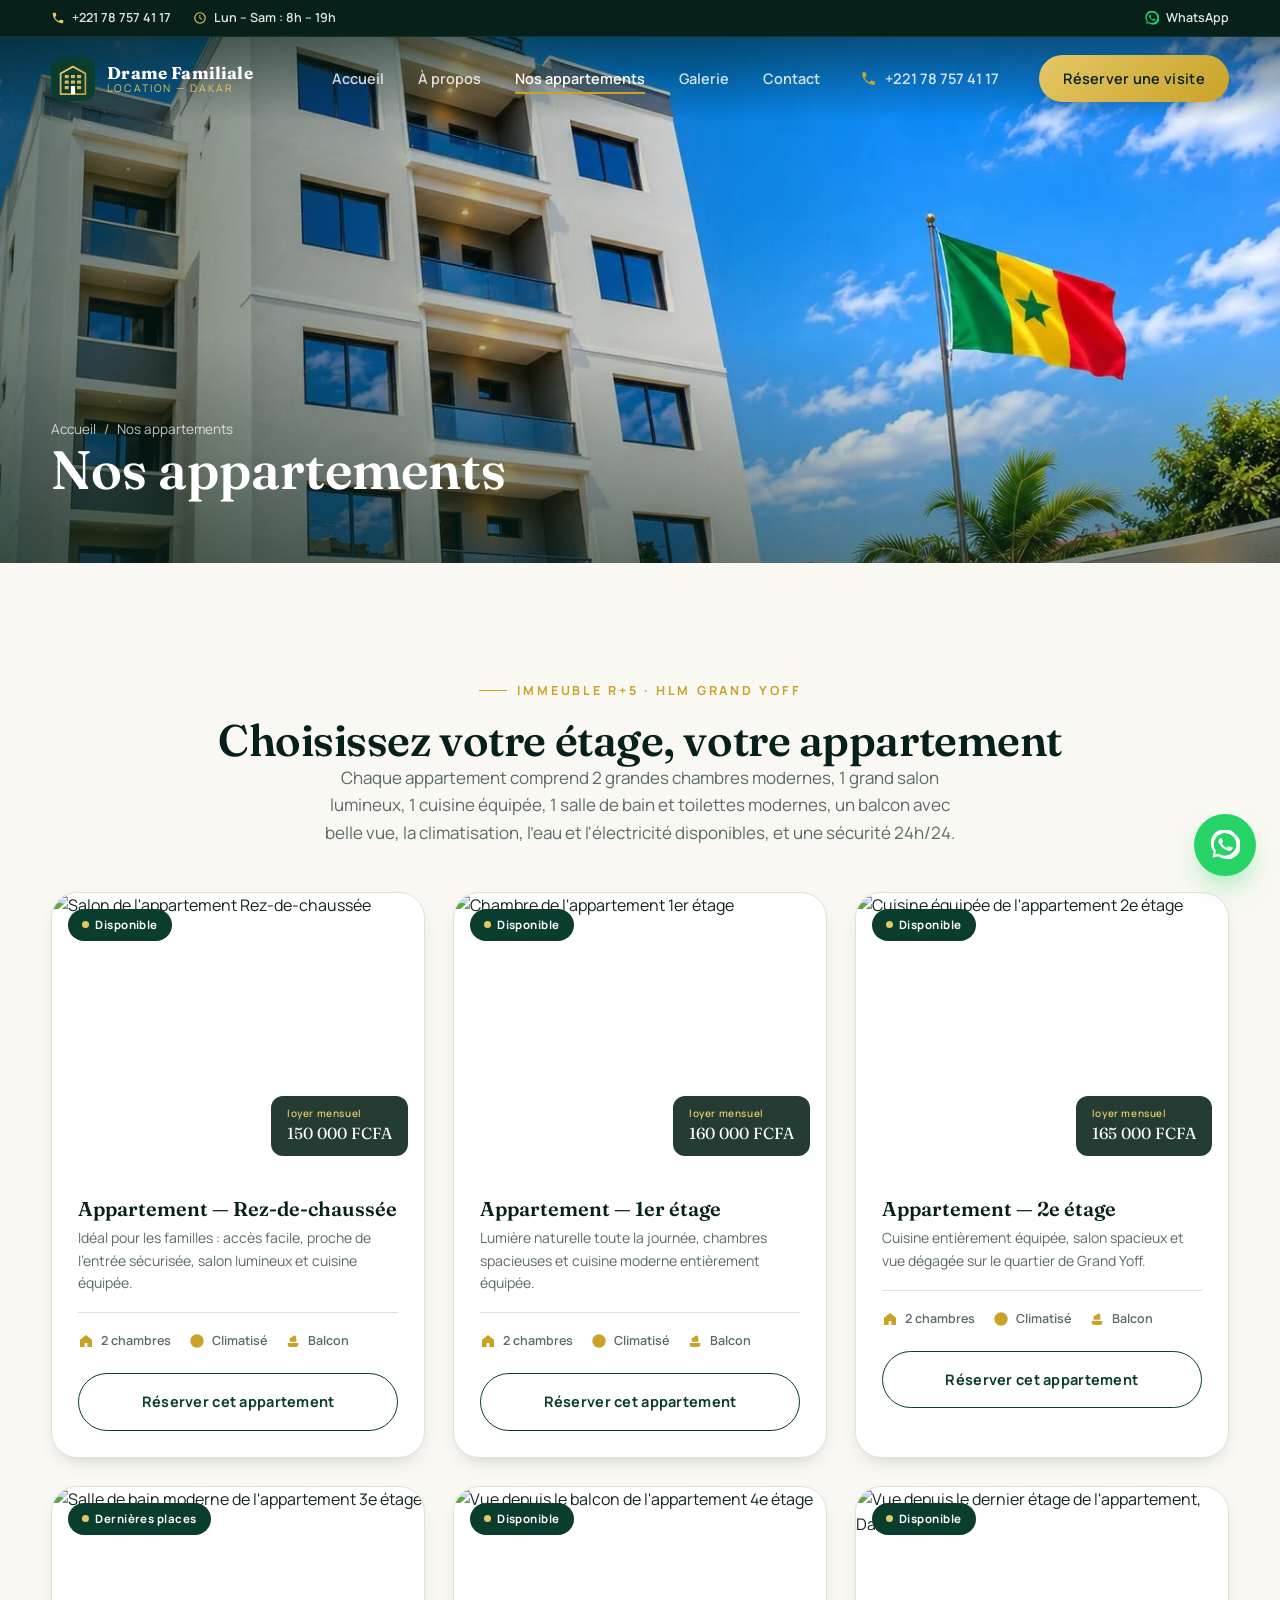
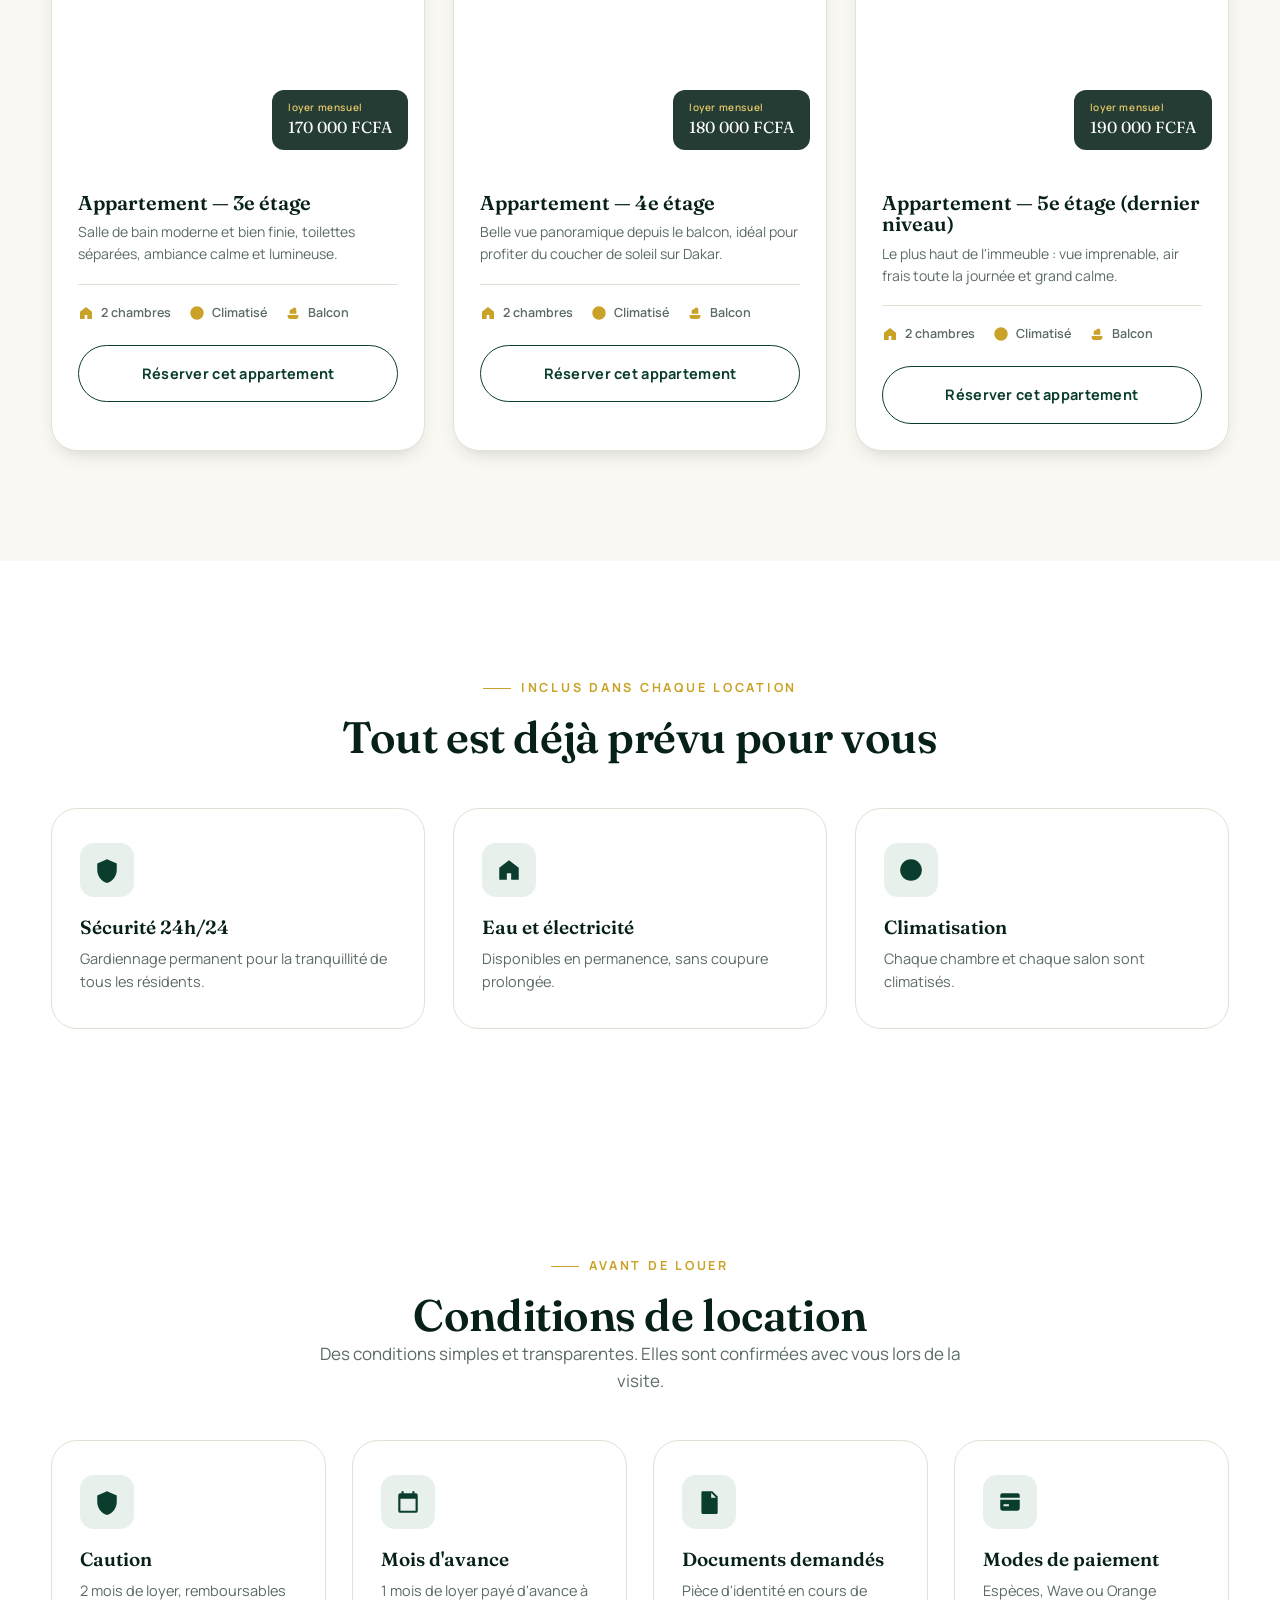
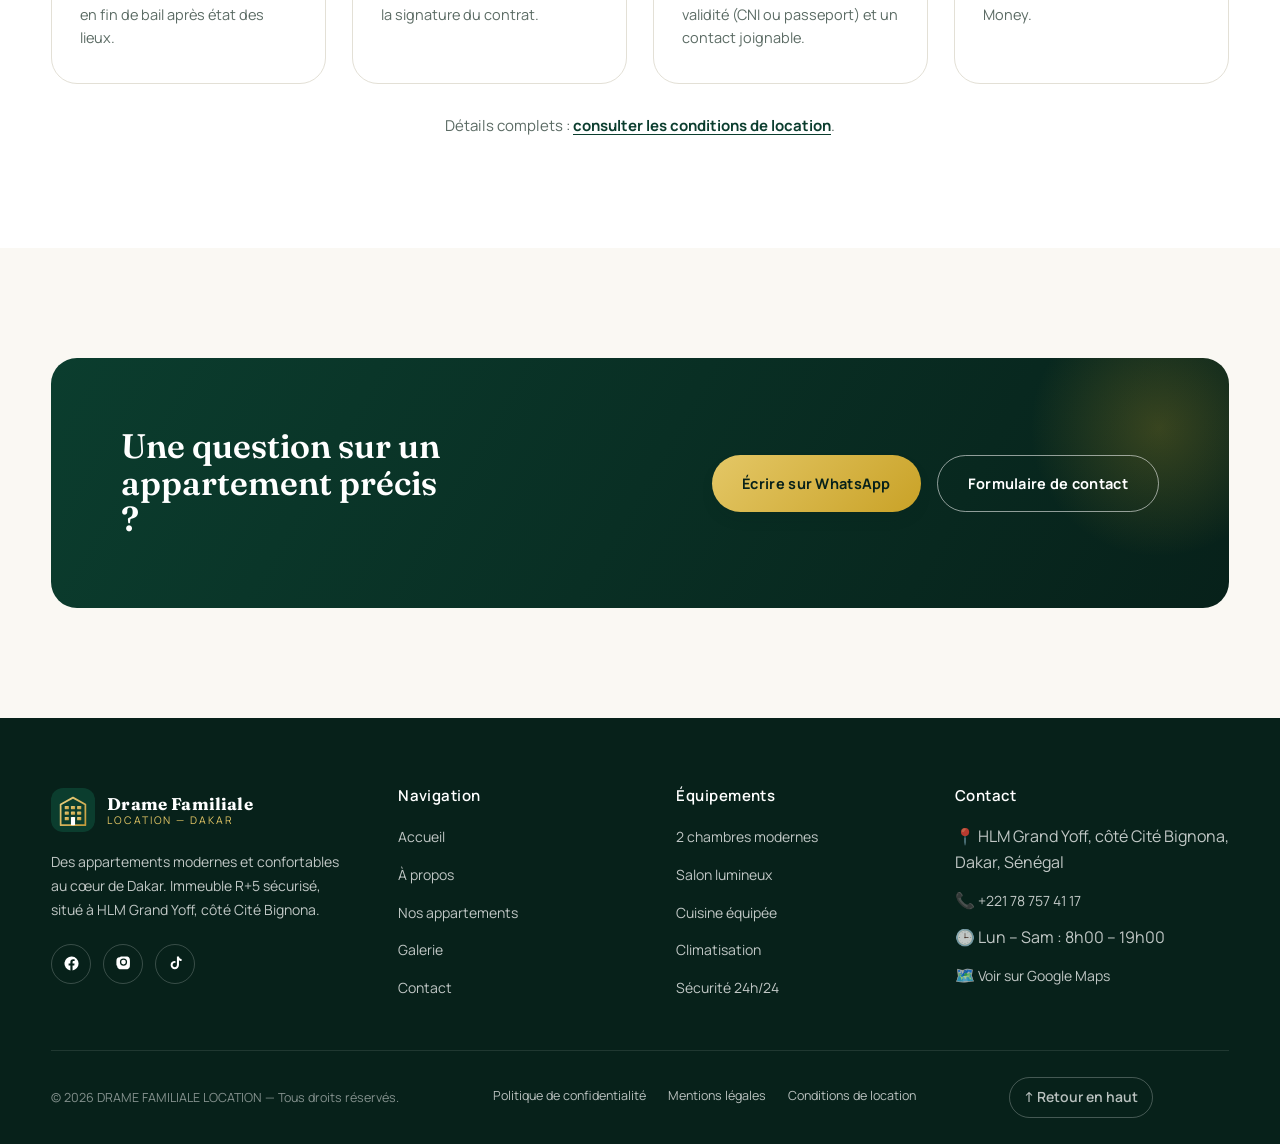
==== appartements.html @ 95cd6432 "Add files via upload" ====
<!DOCTYPE html>
<html lang="fr">
<head>
<meta charset="UTF-8">
<meta name="viewport" content="width=device-width, initial-scale=1.0">
<title>Appartements à louer à Dakar (Grand Yoff) — Prix en FCFA | DRAME FAMILIALE LOCATION</title>
<meta name="description" content="Appartements à louer à HLM Grand Yoff, Dakar : 2 chambres, salon, cuisine équipée, balcon, climatisation. Loyers en FCFA, disponibilités par étage et conditions de location.">
<meta name="theme-color" content="#0B3D2E">
<meta property="og:site_name" content="DRAME FAMILIALE LOCATION">
<meta property="og:locale" content="fr_FR">
<meta property="og:type" content="website">
<meta property="og:title" content="Appartements à louer à Dakar (Grand Yoff) — Prix en FCFA | DRAME FAMILIALE LOCATION">
<meta property="og:description" content="Appartements à louer à HLM Grand Yoff, Dakar : 2 chambres, salon, cuisine équipée, balcon, climatisation. Loyers en FCFA, disponibilités par étage et conditions de location.">
<meta property="og:image" content="https://commons.wikimedia.org/wiki/Special:FilePath/La%20vue%20des%20b%C3%A2timents%20de%20la%20cit%C3%A9%20de%20Dakar.jpg?width=1200">
<meta name="twitter:card" content="summary_large_image">
<link rel="icon" type="image/svg+xml" href="logo/favicon.svg">
<link rel="preconnect" href="https://fonts.googleapis.com">
<link rel="preconnect" href="https://fonts.gstatic.com" crossorigin>
<link href="https://fonts.googleapis.com/css2?family=Fraunces:opsz,wght@9..144,500;9..144,600;9..144,700&family=Manrope:wght@400;500;600;700;800&display=swap" rel="stylesheet">
<link rel="stylesheet" href="css/style.css">
</head>
<body>
<a id="haut"></a>
<a class="lien-evitement" href="#contenu">Aller au contenu</a>

<header class="entete">
  <div class="barre-haut">
    <div class="container">
      <div class="barre-infos">
        <a href="tel:+221787574117" class="barre-lien"><svg viewBox="0 0 24 24" aria-hidden="true"><path d="M6.6 10.8c1.4 2.8 3.8 5.1 6.6 6.6l2.2-2.2c.3-.3.7-.4 1-.2 1.1.4 2.3.6 3.6.6.6 0 1 .4 1 1V20c0 .6-.4 1-1 1C10.5 21 3 13.5 3 4c0-.6.4-1 1-1h3.5c.6 0 1 .4 1 1 0 1.3.2 2.5.6 3.6.1.4 0 .8-.2 1L6.6 10.8z"/></svg>+221 78 757 41 17</a>
        <span class="barre-horaires"><svg viewBox="0 0 24 24" aria-hidden="true"><path fill-rule="evenodd" d="M12 2a10 10 0 1 0 0 20 10 10 0 0 0 0-20zm0 2a8 8 0 1 1 0 16 8 8 0 0 1 0-16zm-1 3v5.4l4.2 2.5.8-1.3-3.5-2.1V7h-1.5z"/></svg>Lun – Sam : 8h – 19h</span>
      </div>
      <a href="https://wa.me/221787574117?text=Bonjour%2C%20je%20souhaite%20des%20informations%20sur%20vos%20appartements%20%C3%A0%20Grand%20Yoff." target="_blank" rel="noopener" class="barre-lien barre-wa"><svg viewBox="0 0 24 24" aria-hidden="true"><path d="M20.5 3.5A11 11 0 0 0 3 17.3L2 22l4.8-1A11 11 0 1 0 20.5 3.5zm-8.5 17a9 9 0 0 1-4.6-1.3l-.3-.2-3 .6.6-2.9-.2-.3A9 9 0 1 1 12 20.5zm5-6.7c-.3-.1-1.6-.8-1.8-.9-.2-.1-.4-.1-.6.1-.2.3-.7.9-.8 1-.2.2-.3.2-.5.1-.3-.1-1.2-.4-2.2-1.4-.8-.7-1.4-1.6-1.5-1.9-.2-.3 0-.5.1-.6l.4-.5c.1-.1.2-.3.2-.4.1-.2 0-.4 0-.5l-.8-1.8c-.2-.5-.4-.4-.6-.4h-.5c-.2 0-.5.1-.7.3-.2.3-.9.9-.9 2.1s1 2.5 1.1 2.6c.1.2 2 3 4.7 4.2.7.3 1.2.5 1.6.6.7.2 1.3.2 1.8.1.5-.1 1.6-.7 1.9-1.3.2-.6.2-1.1.2-1.3-.1-.1-.3-.2-.6-.3z"/></svg>WhatsApp</a>
    </div>
  </div>
  <div class="container entete-corps">
    <a href="index.html" class="marque">
      <img src="logo/logo-icone.svg" class="logo-img" width="44" height="44" alt="Logo DRAME FAMILIALE LOCATION">
      <span class="texte-marque"><strong>Drame Familiale</strong><span>Location — Dakar</span></span>
    </a>
    <nav class="nav-principale">
      <ul>
        <li><a href="index.html">Accueil</a></li>
        <li><a href="apropos.html">À propos</a></li>
        <li><a href="appartements.html" class="actif">Nos appartements</a></li>
        <li><a href="galerie.html">Galerie</a></li>
        <li><a href="contact.html">Contact</a></li>
      </ul>
      <a href="tel:+221787574117" class="nav-tel">
        <svg viewBox="0 0 24 24"><path d="M6.6 10.8c1.4 2.8 3.8 5.1 6.6 6.6l2.2-2.2c.3-.3.7-.4 1-.2 1.1.4 2.3.6 3.6.6.6 0 1 .4 1 1V20c0 .6-.4 1-1 1C10.5 21 3 13.5 3 4c0-.6.4-1 1-1h3.5c.6 0 1 .4 1 1 0 1.3.2 2.5.6 3.6.1.4 0 .8-.2 1L6.6 10.8z"/></svg>
        +221 78 757 41 17
      </a>
      <a href="https://wa.me/221787574117?text=Bonjour%2C%20je%20souhaite%20visiter%20un%20appartement." target="_blank" rel="noopener" class="btn btn-or btn-visite">Réserver une visite</a>
      <div class="nav-actions-mobile">
        <a href="tel:+221787574117" class="btn btn-contour"><svg viewBox="0 0 24 24" aria-hidden="true"><path d="M6.6 10.8c1.4 2.8 3.8 5.1 6.6 6.6l2.2-2.2c.3-.3.7-.4 1-.2 1.1.4 2.3.6 3.6.6.6 0 1 .4 1 1V20c0 .6-.4 1-1 1C10.5 21 3 13.5 3 4c0-.6.4-1 1-1h3.5c.6 0 1 .4 1 1 0 1.3.2 2.5.6 3.6.1.4 0 .8-.2 1L6.6 10.8z"/></svg>Appeler</a>
        <a href="https://wa.me/221787574117?text=Bonjour%2C%20je%20souhaite%20des%20informations%20sur%20vos%20appartements%20%C3%A0%20Grand%20Yoff." target="_blank" rel="noopener" class="btn btn-wa"><svg viewBox="0 0 24 24" aria-hidden="true"><path d="M20.5 3.5A11 11 0 0 0 3 17.3L2 22l4.8-1A11 11 0 1 0 20.5 3.5zm-8.5 17a9 9 0 0 1-4.6-1.3l-.3-.2-3 .6.6-2.9-.2-.3A9 9 0 1 1 12 20.5zm5-6.7c-.3-.1-1.6-.8-1.8-.9-.2-.1-.4-.1-.6.1-.2.3-.7.9-.8 1-.2.2-.3.2-.5.1-.3-.1-1.2-.4-2.2-1.4-.8-.7-1.4-1.6-1.5-1.9-.2-.3 0-.5.1-.6l.4-.5c.1-.1.2-.3.2-.4.1-.2 0-.4 0-.5l-.8-1.8c-.2-.5-.4-.4-.6-.4h-.5c-.2 0-.5.1-.7.3-.2.3-.9.9-.9 2.1s1 2.5 1.1 2.6c.1.2 2 3 4.7 4.2.7.3 1.2.5 1.6.6.7.2 1.3.2 1.8.1.5-.1 1.6-.7 1.9-1.3.2-.6.2-1.1.2-1.3-.1-.1-.3-.2-.6-.3z"/></svg>WhatsApp</a>
      </div>
    </nav>
    <button class="menu-burger" aria-label="Ouvrir le menu" aria-expanded="false"><span></span><span></span><span></span></button>
  </div>
</header>

<section id="contenu" class="bandeau-page bandeau-appart">
  <div class="hero-media">
    <picture><source srcset="images/immeuble-banniere.webp" type="image/webp"><img src="images/immeuble-banniere.jpg" width="1370" height="795" fetchpriority="high" alt="Immeuble moderne R+5 DRAME FAMILIALE LOCATION avec le drapeau du Sénégal"></picture>
  </div>
  <div class="container">
    <div class="fil-ariane"><a href="index.html" style="color:inherit">Accueil</a> <span>/</span> Nos appartements</div>
    <h1>Nos appartements</h1>
  </div>
</section>

<section>
  <div class="container">
    <div class="entete-section centre reveal">
      <span class="eyebrow">Immeuble R+5 · HLM Grand Yoff</span>
      <h2 class="titre-section">Choisissez votre étage, votre appartement</h2>
      <p class="lead">Chaque appartement comprend 2 grandes chambres modernes, 1 grand salon lumineux, 1 cuisine équipée, 1 salle de bain et toilettes modernes, un balcon avec belle vue, la climatisation, l'eau et l'électricité disponibles, et une sécurité 24h/24.</p>
    </div>

    <div class="grille-3">

      <article class="carte-appart reveal">
        <div class="photo" data-zoom data-legende="Salon — Appartement Rez-de-chaussée">
          <span class="badge-dispo">Disponible</span>
          <img loading="lazy" decoding="async" src="https://images.unsplash.com/photo-1758448755856-01d3add0177b?fm=webp&q=80&w=1200&auto=format&fit=crop" alt="Salon de l'appartement Rez-de-chaussée">
          <span class="prix-tag"><small>loyer mensuel</small>150 000 FCFA</span>
        </div>
        <div class="contenu">
          <h3>Appartement — Rez-de-chaussée</h3>
          <p class="desc">Idéal pour les familles : accès facile, proche de l'entrée sécurisée, salon lumineux et cuisine équipée.</p>
          <div class="caracs">
            <span><svg viewBox="0 0 24 24"><path d="M3 10v11h7v-6h4v6h7V10L12 3 3 10z"/></svg>2 chambres</span>
            <span><svg viewBox="0 0 24 24"><path d="M12 2C6.5 2 2 6.5 2 12s4.5 10 10 10 10-4.5 10-10S17.5 2 12 2z"/></svg>Climatisé</span>
            <span><svg viewBox="0 0 24 24"><path d="M7 13h10V7a3 3 0 0 0-6-.6A3 3 0 0 0 7 9v4zM4 15h16v2a4 4 0 0 1-4 4H8a4 4 0 0 1-4-4v-2z"/></svg>Balcon</span>
          </div>
          <a href="https://wa.me/221787574117?text=Bonjour%2C%20je%20suis%20int%C3%A9ress%C3%A9%28e%29%20par%20l%27appartement%20du%20rez-de-chauss%C3%A9e%20%28150%20000%20FCFA%20%2F%20mois%29.%20Est-il%20disponible%20%3F" target="_blank" rel="noopener" class="btn btn-ligne btn-bloc">Réserver cet appartement</a>
        </div>
      </article>

      <article class="carte-appart reveal reveal-delai-1">
        <div class="photo" data-zoom data-legende="Chambre — Appartement 1er étage">
          <span class="badge-dispo">Disponible</span>
          <img loading="lazy" decoding="async" src="https://images.unsplash.com/photo-1757344454333-cc666252e596?fm=webp&q=80&w=1200&auto=format&fit=crop" alt="Chambre de l'appartement 1er étage">
          <span class="prix-tag"><small>loyer mensuel</small>160 000 FCFA</span>
        </div>
        <div class="contenu">
          <h3>Appartement — 1er étage</h3>
          <p class="desc">Lumière naturelle toute la journée, chambres spacieuses et cuisine moderne entièrement équipée.</p>
          <div class="caracs">
            <span><svg viewBox="0 0 24 24"><path d="M3 10v11h7v-6h4v6h7V10L12 3 3 10z"/></svg>2 chambres</span>
            <span><svg viewBox="0 0 24 24"><path d="M12 2C6.5 2 2 6.5 2 12s4.5 10 10 10 10-4.5 10-10S17.5 2 12 2z"/></svg>Climatisé</span>
            <span><svg viewBox="0 0 24 24"><path d="M7 13h10V7a3 3 0 0 0-6-.6A3 3 0 0 0 7 9v4zM4 15h16v2a4 4 0 0 1-4 4H8a4 4 0 0 1-4-4v-2z"/></svg>Balcon</span>
          </div>
          <a href="https://wa.me/221787574117?text=Bonjour%2C%20je%20suis%20int%C3%A9ress%C3%A9%28e%29%20par%20l%27appartement%20du%201er%20%C3%A9tage%20%28160%20000%20FCFA%20%2F%20mois%29.%20Est-il%20disponible%20%3F" target="_blank" rel="noopener" class="btn btn-ligne btn-bloc">Réserver cet appartement</a>
        </div>
      </article>

      <article class="carte-appart reveal reveal-delai-2">
        <div class="photo" data-zoom data-legende="Cuisine équipée — Appartement 2e étage">
          <span class="badge-dispo">Disponible</span>
          <img loading="lazy" decoding="async" src="https://images.unsplash.com/photo-1778936317494-246b9262bbaf?fm=webp&q=80&w=1200&auto=format&fit=crop" alt="Cuisine équipée de l'appartement 2e étage">
          <span class="prix-tag"><small>loyer mensuel</small>165 000 FCFA</span>
        </div>
        <div class="contenu">
          <h3>Appartement — 2e étage</h3>
          <p class="desc">Cuisine entièrement équipée, salon spacieux et vue dégagée sur le quartier de Grand Yoff.</p>
          <div class="caracs">
            <span><svg viewBox="0 0 24 24"><path d="M3 10v11h7v-6h4v6h7V10L12 3 3 10z"/></svg>2 chambres</span>
            <span><svg viewBox="0 0 24 24"><path d="M12 2C6.5 2 2 6.5 2 12s4.5 10 10 10 10-4.5 10-10S17.5 2 12 2z"/></svg>Climatisé</span>
            <span><svg viewBox="0 0 24 24"><path d="M7 13h10V7a3 3 0 0 0-6-.6A3 3 0 0 0 7 9v4zM4 15h16v2a4 4 0 0 1-4 4H8a4 4 0 0 1-4-4v-2z"/></svg>Balcon</span>
          </div>
          <a href="https://wa.me/221787574117?text=Bonjour%2C%20je%20suis%20int%C3%A9ress%C3%A9%28e%29%20par%20l%27appartement%20du%202e%20%C3%A9tage%20%28165%20000%20FCFA%20%2F%20mois%29.%20Est-il%20disponible%20%3F" target="_blank" rel="noopener" class="btn btn-ligne btn-bloc">Réserver cet appartement</a>
        </div>
      </article>

      <article class="carte-appart reveal">
        <div class="photo" data-zoom data-legende="Salle de bain — Appartement 3e étage">
          <span class="badge-dispo">Dernières places</span>
          <img loading="lazy" decoding="async" src="https://images.unsplash.com/photo-1584622650111-993a426fbf0a?fm=webp&q=80&w=1200&auto=format&fit=crop" alt="Salle de bain moderne de l'appartement 3e étage">
          <span class="prix-tag"><small>loyer mensuel</small>170 000 FCFA</span>
        </div>
        <div class="contenu">
          <h3>Appartement — 3e étage</h3>
          <p class="desc">Salle de bain moderne et bien finie, toilettes séparées, ambiance calme et lumineuse.</p>
          <div class="caracs">
            <span><svg viewBox="0 0 24 24"><path d="M3 10v11h7v-6h4v6h7V10L12 3 3 10z"/></svg>2 chambres</span>
            <span><svg viewBox="0 0 24 24"><path d="M12 2C6.5 2 2 6.5 2 12s4.5 10 10 10 10-4.5 10-10S17.5 2 12 2z"/></svg>Climatisé</span>
            <span><svg viewBox="0 0 24 24"><path d="M7 13h10V7a3 3 0 0 0-6-.6A3 3 0 0 0 7 9v4zM4 15h16v2a4 4 0 0 1-4 4H8a4 4 0 0 1-4-4v-2z"/></svg>Balcon</span>
          </div>
          <a href="https://wa.me/221787574117?text=Bonjour%2C%20je%20suis%20int%C3%A9ress%C3%A9%28e%29%20par%20l%27appartement%20du%203e%20%C3%A9tage%20%28170%20000%20FCFA%20%2F%20mois%29.%20Est-il%20disponible%20%3F" target="_blank" rel="noopener" class="btn btn-ligne btn-bloc">Réserver cet appartement</a>
        </div>
      </article>

      <article class="carte-appart reveal reveal-delai-1">
        <div class="photo" data-zoom data-legende="Vue balcon — Appartement 4e étage">
          <span class="badge-dispo">Disponible</span>
          <img loading="lazy" decoding="async" src="https://images.unsplash.com/photo-1711977327114-39dfa1439184?fm=webp&q=80&w=1200&auto=format&fit=crop" alt="Vue depuis le balcon de l'appartement 4e étage">
          <span class="prix-tag"><small>loyer mensuel</small>180 000 FCFA</span>
        </div>
        <div class="contenu">
          <h3>Appartement — 4e étage</h3>
          <p class="desc">Belle vue panoramique depuis le balcon, idéal pour profiter du coucher de soleil sur Dakar.</p>
          <div class="caracs">
            <span><svg viewBox="0 0 24 24"><path d="M3 10v11h7v-6h4v6h7V10L12 3 3 10z"/></svg>2 chambres</span>
            <span><svg viewBox="0 0 24 24"><path d="M12 2C6.5 2 2 6.5 2 12s4.5 10 10 10 10-4.5 10-10S17.5 2 12 2z"/></svg>Climatisé</span>
            <span><svg viewBox="0 0 24 24"><path d="M7 13h10V7a3 3 0 0 0-6-.6A3 3 0 0 0 7 9v4zM4 15h16v2a4 4 0 0 1-4 4H8a4 4 0 0 1-4-4v-2z"/></svg>Balcon</span>
          </div>
          <a href="https://wa.me/221787574117?text=Bonjour%2C%20je%20suis%20int%C3%A9ress%C3%A9%28e%29%20par%20l%27appartement%20du%204e%20%C3%A9tage%20%28180%20000%20FCFA%20%2F%20mois%29.%20Est-il%20disponible%20%3F" target="_blank" rel="noopener" class="btn btn-ligne btn-bloc">Réserver cet appartement</a>
        </div>
      </article>

      <article class="carte-appart reveal reveal-delai-2">
        <div class="photo" data-zoom data-legende="Salon — Appartement 5e étage, dernier niveau">
          <span class="badge-dispo">Disponible</span>
          <img loading="lazy" decoding="async" src="https://commons.wikimedia.org/wiki/Special:FilePath/Milan%20d%27Afrique%20sur%20balcon%20Dakar.jpg?width=1000" alt="Vue depuis le dernier étage de l'appartement, Dakar">
          <span class="prix-tag"><small>loyer mensuel</small>190 000 FCFA</span>
        </div>
        <div class="contenu">
          <h3>Appartement — 5e étage (dernier niveau)</h3>
          <p class="desc">Le plus haut de l'immeuble : vue imprenable, air frais toute la journée et grand calme.</p>
          <div class="caracs">
            <span><svg viewBox="0 0 24 24"><path d="M3 10v11h7v-6h4v6h7V10L12 3 3 10z"/></svg>2 chambres</span>
            <span><svg viewBox="0 0 24 24"><path d="M12 2C6.5 2 2 6.5 2 12s4.5 10 10 10 10-4.5 10-10S17.5 2 12 2z"/></svg>Climatisé</span>
            <span><svg viewBox="0 0 24 24"><path d="M7 13h10V7a3 3 0 0 0-6-.6A3 3 0 0 0 7 9v4zM4 15h16v2a4 4 0 0 1-4 4H8a4 4 0 0 1-4-4v-2z"/></svg>Balcon</span>
          </div>
          <a href="https://wa.me/221787574117?text=Bonjour%2C%20je%20suis%20int%C3%A9ress%C3%A9%28e%29%20par%20l%27appartement%20du%205e%20%C3%A9tage%20%28dernier%20niveau%29%20%28190%20000%20FCFA%20%2F%20mois%29.%20Est-il%20disponible%20%3F" target="_blank" rel="noopener" class="btn btn-ligne btn-bloc">Réserver cet appartement</a>
        </div>
      </article>

    </div>
  </div>
</section>

<section style="background:var(--blanc)">
  <div class="container">
    <div class="entete-section centre reveal">
      <span class="eyebrow">Inclus dans chaque location</span>
      <h2 class="titre-section">Tout est déjà prévu pour vous</h2>
    </div>
    <div class="grille-3">
      <div class="carte-service reveal">
        <div class="icone"><svg viewBox="0 0 24 24"><path d="M12 2 3 6v6c0 5.5 3.8 10.7 9 12 5.2-1.3 9-6.5 9-12V6l-9-4z"/></svg></div>
        <h3>Sécurité 24h/24</h3>
        <p>Gardiennage permanent pour la tranquillité de tous les résidents.</p>
      </div>
      <div class="carte-service reveal reveal-delai-1">
        <div class="icone"><svg viewBox="0 0 24 24"><path d="M3 10v11h7v-6h4v6h7V10L12 3 3 10z"/></svg></div>
        <h3>Eau et électricité</h3>
        <p>Disponibles en permanence, sans coupure prolongée.</p>
      </div>
      <div class="carte-service reveal reveal-delai-2">
        <div class="icone"><svg viewBox="0 0 24 24"><path d="M12 2C6.5 2 2 6.5 2 12s4.5 10 10 10 10-4.5 10-10S17.5 2 12 2z"/></svg></div>
        <h3>Climatisation</h3>
        <p>Chaque chambre et chaque salon sont climatisés.</p>
      </div>
    </div>
  </div>
</section>

<section id="conditions" style="background:var(--blanc)">
  <div class="container">
    <div class="entete-section centre reveal">
      <span class="eyebrow">Avant de louer</span>
      <h2 class="titre-section">Conditions de location</h2>
      <p class="lead">Des conditions simples et transparentes. Elles sont confirmées avec vous lors de la visite.</p>
    </div>
    <!-- À ADAPTER : modifiez les montants et modes de paiement selon vos conditions réelles -->
    <div class="grille-4">
      <div class="carte-service reveal">
        <div class="icone"><svg viewBox="0 0 24 24"><path d="M12 2 3 6v6c0 5.5 3.8 10.7 9 12 5.2-1.3 9-6.5 9-12V6l-9-4z"/></svg></div>
        <h3>Caution</h3>
        <p>2 mois de loyer, remboursables en fin de bail après état des lieux.</p>
      </div>
      <div class="carte-service reveal reveal-delai-1">
        <div class="icone"><svg viewBox="0 0 24 24"><path d="M19 4h-1V2h-2v2H8V2H6v2H5a2 2 0 0 0-2 2v14a2 2 0 0 0 2 2h14a2 2 0 0 0 2-2V6a2 2 0 0 0-2-2zm0 16H5V9h14v11z"/></svg></div>
        <h3>Mois d'avance</h3>
        <p>1 mois de loyer payé d'avance à la signature du contrat.</p>
      </div>
      <div class="carte-service reveal reveal-delai-2">
        <div class="icone"><svg viewBox="0 0 24 24"><path d="M6 2h9l5 5v15a1 1 0 0 1-1 1H6a1 1 0 0 1-1-1V3a1 1 0 0 1 1-1zm8 1.5V8h4.5L14 3.5zM8 12h8v1.6H8V12zm0 3.4h8V17H8v-1.6z"/></svg></div>
        <h3>Documents demandés</h3>
        <p>Pièce d'identité en cours de validité (CNI ou passeport) et un contact joignable.</p>
      </div>
      <div class="carte-service reveal reveal-delai-3">
        <div class="icone"><svg viewBox="0 0 24 24"><path d="M3 6a2 2 0 0 1 2-2h14a2 2 0 0 1 2 2v2H3V6zm0 4h18v8a2 2 0 0 1-2 2H5a2 2 0 0 1-2-2v-8zm3 4v2h5v-2H6z"/></svg></div>
        <h3>Modes de paiement</h3>
        <p>Espèces, Wave ou Orange Money.</p>
      </div>
    </div>
    <p class="note-conditions reveal">Détails complets : <a href="conditions.html">consulter les conditions de location</a>.</p>
  </div>
</section>

<section>
  <div class="container">
    <div class="cta-bandeau reveal">
      <h2>Une question sur un appartement précis ?</h2>
      <div class="actions">
        <a href="https://wa.me/221787574117?text=Bonjour%2C%20je%20souhaite%20des%20informations%20sur%20vos%20appartements%20%C3%A0%20Grand%20Yoff." target="_blank" rel="noopener" class="btn btn-or">Écrire sur WhatsApp</a>
        <a href="contact.html" class="btn btn-contour">Formulaire de contact</a>
      </div>
    </div>
  </div>
</section>

<footer class="pied">
  <div class="container pied-grille">
    <div class="pied-marque">
      <a href="index.html" class="marque">
        <img src="logo/logo-icone.svg" class="logo-img" width="44" height="44" alt="Logo DRAME FAMILIALE LOCATION">
        <span class="texte-marque"><strong>Drame Familiale</strong><span>Location — Dakar</span></span>
      </a>
      <p>Des appartements modernes et confortables au cœur de Dakar. Immeuble R+5 sécurisé, situé à HLM Grand Yoff, côté Cité Bignona.</p>
      <div class="reseaux">
        <a href="https://facebook.com" target="_blank" rel="noopener" aria-label="Facebook"><svg viewBox="0 0 24 24"><path d="M22 12a10 10 0 1 0-11.6 9.9v-7H7.9V12h2.5V9.8c0-2.5 1.5-3.9 3.8-3.9 1.1 0 2.2.2 2.2.2v2.5h-1.3c-1.2 0-1.6.8-1.6 1.6V12h2.8l-.4 2.9h-2.4v7A10 10 0 0 0 22 12z"/></svg></a>
        <a href="https://instagram.com" target="_blank" rel="noopener" aria-label="Instagram"><svg viewBox="0 0 24 24"><path d="M12 2c2.7 0 3 0 4.1.1 1.1 0 1.8.2 2.2.4.6.2 1 .5 1.4.9.4.4.7.8.9 1.4.2.4.3 1.1.4 2.2.1 1.1.1 1.4.1 4.1s0 3-.1 4.1c0 1.1-.2 1.8-.4 2.2-.2.6-.5 1-.9 1.4-.4.4-.8.7-1.4.9-.4.2-1.1.3-2.2.4-1.1.1-1.4.1-4.1.1s-3 0-4.1-.1c-1.1 0-1.8-.2-2.2-.4-.6-.2-1-.5-1.4-.9-.4-.4-.7-.8-.9-1.4-.2-.4-.3-1.1-.4-2.2C2 15 2 14.7 2 12s0-3 .1-4.1c0-1.1.2-1.8.4-2.2.2-.6.5-1 .9-1.4.4-.4.8-.7 1.4-.9.4-.2 1.1-.3 2.2-.4C8 2 8.3 2 11 2h1zm0 2.9a5.1 5.1 0 1 0 0 10.2 5.1 5.1 0 0 0 0-10.2zm0 8.4a3.3 3.3 0 1 1 0-6.6 3.3 3.3 0 0 1 0 6.6zm5.3-8.6a1.2 1.2 0 1 1 0-2.4 1.2 1.2 0 0 1 0 2.4z"/></svg></a>
        <a href="https://tiktok.com" target="_blank" rel="noopener" aria-label="TikTok"><svg viewBox="0 0 24 24"><path d="M14 2h2.9c.2 1.9 1.4 3.4 3.7 3.7v2.9c-1.4 0-2.7-.4-3.7-1.2v6.8a5.9 5.9 0 1 1-5.9-5.9c.3 0 .6 0 .9.1v2.9a3 3 0 1 0 2.1 2.9V2z"/></svg></a>
      </div>
    </div>
    <div>
      <h4>Navigation</h4>
      <ul>
        <li><a href="index.html">Accueil</a></li>
        <li><a href="apropos.html">À propos</a></li>
        <li><a href="appartements.html">Nos appartements</a></li>
        <li><a href="galerie.html">Galerie</a></li>
        <li><a href="contact.html">Contact</a></li>
      </ul>
    </div>
    <div>
      <h4>Équipements</h4>
      <ul>
        <li><a href="appartements.html">2 chambres modernes</a></li>
        <li><a href="appartements.html">Salon lumineux</a></li>
        <li><a href="appartements.html">Cuisine équipée</a></li>
        <li><a href="appartements.html">Climatisation</a></li>
        <li><a href="appartements.html">Sécurité 24h/24</a></li>
      </ul>
    </div>
    <div>
      <h4>Contact</h4>
      <ul>
        <li>📍 HLM Grand Yoff, côté Cité Bignona, Dakar, Sénégal</li>
        <li>📞 <a href="tel:+221787574117">+221 78 757 41 17</a></li>
        <li>🕒 Lun – Sam : 8h00 – 19h00</li>
        <li>🗺️ <a href="https://www.google.com/maps/search/?api=1&query=HLM+Grand+Yoff+Dakar+Senegal" target="_blank" rel="noopener">Voir sur Google Maps</a></li>
      </ul>
    </div>
  </div>
  <div class="container bas-pied">
    <span>© <span class="annee-auto">2026</span> DRAME FAMILIALE LOCATION — Tous droits réservés.</span>
    <nav class="liens-legaux" aria-label="Informations légales">
      <a href="confidentialite.html">Politique de confidentialité</a>
      <a href="mentions-legales.html">Mentions légales</a>
      <a href="conditions.html">Conditions de location</a>
    </nav>
    <a href="#haut" class="retour-haut-pied" aria-label="Retour en haut de la page">↑ Retour en haut</a>
  </div>
</footer>

<a href="https://wa.me/221787574117?text=Bonjour%2C%20je%20souhaite%20des%20informations%20sur%20vos%20appartements%20%C3%A0%20Grand%20Yoff." target="_blank" rel="noopener" class="whatsapp-flottant" aria-label="Contactez-nous sur WhatsApp">
  <span class="whatsapp-bulle">Contactez-nous maintenant</span>
  <span class="whatsapp-bouton">
    <svg viewBox="0 0 24 24"><path d="M20.5 3.5A11 11 0 0 0 3 17.3L2 22l4.8-1A11 11 0 1 0 20.5 3.5zm-8.5 17a9 9 0 0 1-4.6-1.3l-.3-.2-3 .6.6-2.9-.2-.3A9 9 0 1 1 12 20.5zm5-6.7c-.3-.1-1.6-.8-1.8-.9-.2-.1-.4-.1-.6.1-.2.3-.7.9-.8 1-.2.2-.3.2-.5.1-.3-.1-1.2-.4-2.2-1.4-.8-.7-1.4-1.6-1.5-1.9-.2-.3 0-.5.1-.6l.4-.5c.1-.1.2-.3.2-.4.1-.2 0-.4 0-.5l-.8-1.8c-.2-.5-.4-.4-.6-.4h-.5c-.2 0-.5.1-.7.3-.2.3-.9.9-.9 2.1s1 2.5 1.1 2.6c.1.2 2 3 4.7 4.2.7.3 1.2.5 1.6.6.7.2 1.3.2 1.8.1.5-.1 1.6-.7 1.9-1.3.2-.6.2-1.1.2-1.3-.1-.1-.3-.2-.6-.3z"/></svg>
  </span>
</a>

<div class="lightbox">
  <button class="lightbox-fermer" aria-label="Fermer">✕</button>
  <img src="" alt="">
  <div class="lightbox-legende"></div>
</div>

<script src="js/script.js"></script>
</body>
</html>
---- css/style.css ----
/* ==========================================================================
   DRAME FAMILIALE LOCATION — feuille de style principale
   Palette : vert foncé / blanc / doré léger
   ========================================================================== */

:root{
  --vert-950:#07211A;
  --vert-900:#0B3D2E;
  --vert-800:#0F4C3A;
  --vert-700:#15624A;
  --vert-100:#E7F0EA;
  --or:#C9A227;
  --or-clair:#E4C766;
  --or-pale:#F6ECC9;
  --blanc:#FFFFFF;
  --creme:#FAF8F3;
  --encre:#16241E;
  --gris:#5B6B64;
  --gris-clair:#9CA9A2;
  --ligne:#E3E0D6;

  --police-titre:"Fraunces", "Georgia", serif;
  --police-texte:"Manrope", "Segoe UI", sans-serif;

  --rayon:14px;
  --rayon-lg:26px;
  --ombre:0 20px 50px -20px rgba(7,33,26,.35);
  --ombre-sm:0 8px 20px -10px rgba(7,33,26,.25);
  --transition:all .35s cubic-bezier(.22,.9,.3,1);
}

*,*::before,*::after{box-sizing:border-box;margin:0;padding:0}
html{scroll-behavior:smooth}
body{
  font-family:var(--police-texte);
  color:var(--encre);
  background:var(--creme);
  line-height:1.6;
  -webkit-font-smoothing:antialiased;
  overflow-x:hidden;
}
img{max-width:100%;display:block}
a{text-decoration:none;color:inherit}
ul{list-style:none}
button{font-family:inherit;cursor:pointer;border:none;background:none}
.container{width:min(1180px,92%);margin-inline:auto}
section{padding:clamp(60px,9vw,110px) 0}

h1,h2,h3,h4{font-family:var(--police-titre);font-weight:600;line-height:1.08;color:var(--vert-950)}
h2.titre-section{font-size:clamp(28px,4vw,44px);letter-spacing:-.01em}
.eyebrow{
  display:inline-flex;align-items:center;gap:10px;
  font-size:12.5px;letter-spacing:.22em;text-transform:uppercase;
  color:var(--or);font-weight:700;margin-bottom:16px;
}
.eyebrow::before{content:"";width:28px;height:1px;background:var(--or)}
.lead{color:var(--gris);font-size:17px;max-width:640px}
.entete-section{margin-bottom:46px}
.entete-section.centre{text-align:center;margin-inline:auto}
.entete-section.centre .lead{margin-inline:auto}

/* ---------- Boutons ---------- */
.btn{
  display:inline-flex;align-items:center;justify-content:center;gap:10px;
  padding:16px 30px;border-radius:999px;font-weight:700;font-size:14.5px;
  letter-spacing:.02em;transition:var(--transition);white-space:nowrap;
}
.btn-or{background:linear-gradient(135deg,var(--or-clair),var(--or));color:var(--vert-950);box-shadow:var(--ombre-sm)}
.btn-or:hover{transform:translateY(-3px);box-shadow:0 16px 30px -12px rgba(201,162,39,.55)}
.btn-contour{border:1.5px solid rgba(255,255,255,.55);color:var(--blanc)}
.btn-contour:hover{background:rgba(255,255,255,.12);border-color:var(--blanc)}
.btn-vert{background:var(--vert-900);color:var(--blanc)}
.btn-vert:hover{background:var(--vert-950);transform:translateY(-3px)}
.btn-ligne{border:1.5px solid var(--vert-900);color:var(--vert-900)}
.btn-ligne:hover{background:var(--vert-900);color:var(--blanc)}
.btn-bloc{width:100%}

/* ---------- En-tête / Navigation ---------- */
.entete{position:fixed;top:0;left:0;right:0;z-index:999;padding:22px 0;transition:var(--transition)}
.entete .container{display:flex;align-items:center;justify-content:space-between}
.entete.scroll{background:rgba(7,33,26,.92);backdrop-filter:blur(10px);padding:14px 0;box-shadow:0 10px 30px -18px rgba(0,0,0,.5)}
.marque{display:flex;align-items:center;gap:12px}
.marque .logo-mark{
  width:46px;height:46px;border-radius:12px;
  background:linear-gradient(145deg,var(--or-clair),var(--or));
  display:flex;align-items:center;justify-content:center;
  font-family:var(--police-titre);font-weight:700;color:var(--vert-950);font-size:18px;flex:none;
}
.marque .texte-marque{display:flex;flex-direction:column;line-height:1.15}
.marque .texte-marque strong{color:var(--blanc);font-family:var(--police-titre);font-size:17px;letter-spacing:.01em}
.marque .texte-marque span{color:var(--or-clair);font-size:10.5px;letter-spacing:.18em;text-transform:uppercase}

.nav-principale{display:flex;align-items:center;gap:40px}
.nav-principale ul{display:flex;gap:34px}
.nav-principale a{color:rgba(255,255,255,.82);font-size:14.5px;font-weight:600;position:relative;padding:6px 0;transition:var(--transition)}
.nav-principale a::after{content:"";position:absolute;left:0;bottom:0;width:0;height:2px;background:var(--or);transition:var(--transition)}
.nav-principale a:hover,.nav-principale a.actif{color:var(--blanc)}
.nav-principale a:hover::after,.nav-principale a.actif::after{width:100%}
.nav-actions{display:flex;align-items:center;gap:16px}
.nav-tel{display:flex;align-items:center;gap:8px;color:var(--blanc);font-weight:700;font-size:14px}
.nav-tel svg{width:17px;height:17px;fill:var(--or)}

.menu-burger{display:none;flex-direction:column;gap:5px;width:30px;padding:8px}
.menu-burger span{height:2px;background:var(--blanc);border-radius:2px}

/* ---------- Héros ---------- */
.hero{position:relative;min-height:100svh;display:flex;align-items:flex-end;color:var(--blanc);overflow:hidden}
.hero-media{position:absolute;inset:0;z-index:0}
.hero-media img{width:100%;height:100%;object-fit:cover}
.hero-media::after{
  content:"";position:absolute;inset:0;
  background:linear-gradient(180deg,rgba(7,33,26,.55) 0%,rgba(7,33,26,.35) 38%,rgba(7,20,16,.92) 100%);
}
.hero-contenu{position:relative;z-index:1;padding-bottom:100px;width:100%}
.hero-badge{
  display:inline-flex;align-items:center;gap:10px;padding:9px 18px;
  border:1px solid rgba(255,255,255,.3);border-radius:999px;font-size:12.5px;
  letter-spacing:.14em;text-transform:uppercase;margin-bottom:26px;color:var(--or-clair);
  background:rgba(7,33,26,.3);
}
.hero h1{font-size:clamp(40px,7vw,78px);color:var(--blanc);max-width:16ch;letter-spacing:-.015em}
.hero h1 em{font-style:normal;color:var(--or-clair)}
.hero p.hero-sous{margin-top:22px;font-size:clamp(16px,2vw,19px);max-width:46ch;color:rgba(255,255,255,.85)}
.hero-actions{display:flex;flex-wrap:wrap;gap:16px;margin-top:38px}
.hero-stats{display:flex;gap:0;margin-top:70px;border-top:1px solid rgba(255,255,255,.2);padding-top:30px;max-width:720px}
.hero-stats div{flex:1;padding-right:24px}
.hero-stats b{display:block;font-family:var(--police-titre);font-size:clamp(22px,3vw,32px);color:var(--or-clair)}
.hero-stats span{font-size:12.5px;color:rgba(255,255,255,.7);letter-spacing:.04em}

/* ---------- Fil des étages (élément signature) ---------- */
.fil-etages{background:var(--vert-950);color:var(--blanc);padding:26px 0}
.fil-etages .container{display:flex;align-items:center;gap:0;overflow-x:auto}
.etage{flex:1;min-width:120px;text-align:center;padding:14px 10px;position:relative;border-right:1px solid rgba(255,255,255,.12)}
.etage:last-child{border-right:none}
.etage .num{font-family:var(--police-titre);color:var(--or-clair);font-size:20px;display:block;margin-bottom:4px}
.etage .lbl{font-size:11px;letter-spacing:.1em;text-transform:uppercase;color:rgba(255,255,255,.65)}

/* ---------- Bandeau fil d'ariane (pages internes) ---------- */
.bandeau-page{position:relative;padding:clamp(140px,20vw,190px) 0 70px;color:var(--blanc);overflow:hidden}
.bandeau-page .hero-media{position:absolute;inset:0}
.bandeau-page .container{position:relative;z-index:1}
.bandeau-page h1{font-size:clamp(34px,5vw,54px);color:var(--blanc)}
.fil-ariane{display:flex;gap:8px;align-items:center;margin-top:16px;font-size:13.5px;color:rgba(255,255,255,.75)}
.fil-ariane span{color:var(--or-clair)}

/* ---------- Cartes / grilles génériques ---------- */
.grille-3{display:grid;grid-template-columns:repeat(3,1fr);gap:28px}
.grille-2{display:grid;grid-template-columns:repeat(2,1fr);gap:28px}

/* À propos */
.apropos-bloc{display:grid;grid-template-columns:1.05fr 1fr;gap:70px;align-items:center}
.apropos-media{position:relative}
.apropos-media img{border-radius:var(--rayon-lg);box-shadow:var(--ombre)}
.apropos-media .carte-flottante{
  position:absolute;bottom:-28px;left:-28px;background:var(--blanc);
  padding:22px 26px;border-radius:var(--rayon);box-shadow:var(--ombre-sm);
  display:flex;align-items:center;gap:16px;max-width:260px;
}
.apropos-media .carte-flottante .chiffre{font-family:var(--police-titre);font-size:30px;color:var(--vert-900)}
.apropos-media .carte-flottante p{font-size:12.5px;color:var(--gris);line-height:1.35}
.apropos-texte p{color:var(--gris);margin-bottom:18px;font-size:15.5px}
.liste-points{margin-top:28px;display:grid;gap:14px}
.liste-points li{display:flex;gap:12px;align-items:flex-start;font-size:15px;color:var(--encre)}
.liste-points li svg{width:20px;height:20px;flex:none;fill:var(--or);margin-top:2px}

/* Services / équipements */
.carte-service{background:var(--blanc);border:1px solid var(--ligne);border-radius:var(--rayon-lg);padding:34px 28px;transition:var(--transition)}
.carte-service:hover{transform:translateY(-6px);box-shadow:var(--ombre);border-color:transparent}
.carte-service .icone{width:54px;height:54px;border-radius:14px;background:var(--vert-100);display:flex;align-items:center;justify-content:center;margin-bottom:20px}
.carte-service .icone svg{width:26px;height:26px;fill:var(--vert-900)}
.carte-service h3{font-size:19px;margin-bottom:10px}
.carte-service p{color:var(--gris);font-size:14.5px}

/* Appartements */
.carte-appart{background:var(--blanc);border-radius:var(--rayon-lg);overflow:hidden;box-shadow:var(--ombre-sm);transition:var(--transition);border:1px solid var(--ligne)}
.carte-appart:hover{transform:translateY(-8px);box-shadow:var(--ombre)}
.carte-appart .photo{position:relative;aspect-ratio:4/3;overflow:hidden}
.carte-appart .photo img{width:100%;height:100%;object-fit:cover;transition:transform .6s ease}
.carte-appart:hover .photo img{transform:scale(1.08)}
.badge-dispo{
  position:absolute;top:16px;left:16px;background:var(--vert-900);color:var(--blanc);
  padding:7px 14px;border-radius:999px;font-size:11.5px;font-weight:700;letter-spacing:.04em;
  display:flex;align-items:center;gap:6px;
}
.badge-dispo::before{content:"";width:7px;height:7px;border-radius:50%;background:var(--or-clair)}
.carte-appart .prix-tag{
  position:absolute;bottom:16px;right:16px;background:rgba(7,33,26,.88);color:var(--blanc);
  padding:9px 16px;border-radius:12px;font-family:var(--police-titre);font-size:16px;backdrop-filter:blur(4px);
}
.carte-appart .prix-tag small{display:block;font-family:var(--police-texte);font-size:10px;font-weight:600;color:var(--or-clair);letter-spacing:.06em}
.carte-appart .contenu{padding:26px}
.carte-appart h3{font-size:20px;margin-bottom:8px}
.carte-appart .desc{color:var(--gris);font-size:14px;margin-bottom:18px}
.caracs{display:flex;flex-wrap:wrap;gap:10px 18px;margin-bottom:22px;padding-top:18px;border-top:1px solid var(--ligne)}
.caracs span{display:flex;align-items:center;gap:7px;font-size:12.5px;color:var(--gris);font-weight:600}
.caracs svg{width:16px;height:16px;fill:var(--or)}

/* Galerie */
.galerie-grille{display:grid;grid-template-columns:repeat(4,1fr);grid-auto-rows:220px;gap:16px}
.galerie-item{position:relative;border-radius:var(--rayon);overflow:hidden;cursor:zoom-in}
.galerie-item img{width:100%;height:100%;object-fit:cover;transition:transform .55s ease}
.galerie-item:hover img{transform:scale(1.1)}
.galerie-item .legende{
  position:absolute;inset:auto 0 0 0;padding:16px;
  background:linear-gradient(0deg,rgba(7,33,26,.85),transparent);
  color:var(--blanc);font-size:13px;font-weight:700;opacity:0;transform:translateY(8px);transition:var(--transition);
}
.galerie-item:hover .legende{opacity:1;transform:translateY(0)}
.galerie-grille .g-large{grid-column:span 2;grid-row:span 2}

/* Lightbox */
.lightbox{
  position:fixed;inset:0;background:rgba(7,15,12,.94);z-index:1200;
  display:flex;align-items:center;justify-content:center;opacity:0;pointer-events:none;
  transition:opacity .3s ease;padding:30px;
}
.lightbox.actif{opacity:1;pointer-events:auto}
.lightbox img{max-width:min(1100px,92vw);max-height:84vh;border-radius:10px;box-shadow:0 30px 70px rgba(0,0,0,.6)}
.lightbox-fermer{
  position:absolute;top:26px;right:30px;width:46px;height:46px;border-radius:50%;
  background:rgba(255,255,255,.12);color:var(--blanc);font-size:22px;display:flex;
  align-items:center;justify-content:center;transition:var(--transition);
}
.lightbox-fermer:hover{background:var(--or);color:var(--vert-950)}
.lightbox-legende{position:absolute;bottom:34px;left:0;right:0;text-align:center;color:rgba(255,255,255,.8);font-size:14px}

/* Témoignages */
.bloc-temoignages{background:var(--vert-950);color:var(--blanc);position:relative;overflow:hidden}
.bloc-temoignages::before{content:"";position:absolute;inset:0;background:radial-gradient(circle at 15% 20%,rgba(201,162,39,.12),transparent 45%)}
.bloc-temoignages .entete-section h2{color:var(--blanc)}
.bloc-temoignages .eyebrow{color:var(--or-clair)}
.carte-avis{background:rgba(255,255,255,.04);border:1px solid rgba(255,255,255,.1);border-radius:var(--rayon-lg);padding:32px;backdrop-filter:blur(2px)}
.etoiles{color:var(--or-clair);font-size:16px;letter-spacing:3px;margin-bottom:18px}
.carte-avis p.citation{font-size:16px;color:rgba(255,255,255,.9);margin-bottom:22px;font-family:var(--police-titre);font-weight:500;line-height:1.5}
.auteur-avis{display:flex;align-items:center;gap:12px}
.auteur-avis .initiale{
  width:42px;height:42px;border-radius:50%;background:linear-gradient(145deg,var(--or-clair),var(--or));
  display:flex;align-items:center;justify-content:center;color:var(--vert-950);font-weight:800;font-family:var(--police-titre);
}
.auteur-avis strong{font-size:14.5px;display:block}
.auteur-avis span{font-size:12.5px;color:rgba(255,255,255,.6)}

/* CTA bandeau */
.cta-bandeau{
  background:linear-gradient(120deg,var(--vert-900),var(--vert-950));
  border-radius:var(--rayon-lg);padding:clamp(40px,6vw,70px);color:var(--blanc);
  display:flex;align-items:center;justify-content:space-between;gap:40px;flex-wrap:wrap;
  position:relative;overflow:hidden;
}
.cta-bandeau::after{content:"";position:absolute;right:-60px;top:-60px;width:260px;height:260px;border-radius:50%;background:radial-gradient(circle,rgba(201,162,39,.25),transparent 70%)}
.cta-bandeau h2{color:var(--blanc);font-size:clamp(24px,3.4vw,34px);max-width:14ch}
.cta-bandeau .actions{display:flex;gap:16px;flex-wrap:wrap;position:relative;z-index:1}

/* Formulaire contact */
.grille-contact{display:grid;grid-template-columns:.9fr 1.1fr;gap:60px;align-items:start}
.infos-contact{display:flex;flex-direction:column;gap:22px}
.ligne-info{display:flex;gap:16px;align-items:flex-start;padding:22px;background:var(--blanc);border:1px solid var(--ligne);border-radius:var(--rayon)}
.ligne-info .icone{width:46px;height:46px;border-radius:12px;background:var(--vert-900);flex:none;display:flex;align-items:center;justify-content:center}
.ligne-info .icone svg{width:21px;height:21px;fill:var(--or-clair)}
.ligne-info strong{display:block;font-size:14px;margin-bottom:4px}
.ligne-info span,.ligne-info a{color:var(--gris);font-size:14px}
.ligne-info a:hover{color:var(--vert-900)}

.carte-formulaire{background:var(--blanc);border-radius:var(--rayon-lg);padding:clamp(28px,4vw,44px);box-shadow:var(--ombre);border:1px solid var(--ligne)}
.champ{margin-bottom:20px}
.champ label{display:block;font-size:13px;font-weight:700;margin-bottom:8px;color:var(--vert-950)}
.champ input,.champ textarea{
  width:100%;padding:14px 16px;border:1.5px solid var(--ligne);border-radius:10px;
  font-family:inherit;font-size:14.5px;transition:var(--transition);background:var(--creme);
}
.champ input:focus,.champ textarea:focus{outline:none;border-color:var(--or);background:var(--blanc)}
.champ-double{display:grid;grid-template-columns:1fr 1fr;gap:18px}
.msg-envoi{margin-top:16px;padding:14px 18px;border-radius:10px;font-size:14px;font-weight:600;display:none}
.msg-envoi.ok{display:block;background:var(--vert-100);color:var(--vert-900)}

.carte-carte{border-radius:var(--rayon-lg);overflow:hidden;box-shadow:var(--ombre-sm);border:1px solid var(--ligne);margin-top:26px}
.carte-carte iframe{width:100%;height:320px;border:0;display:block}

/* ---------- Pied de page ---------- */
.pied{background:var(--vert-950);color:rgba(255,255,255,.75);padding-top:70px}
.pied-grille{display:grid;grid-template-columns:1.3fr 1fr 1fr 1.2fr;gap:50px;padding-bottom:50px;border-bottom:1px solid rgba(255,255,255,.1)}
.pied h4{color:var(--blanc);font-size:15px;margin-bottom:20px;font-family:var(--police-texte);letter-spacing:.03em}
.pied-marque .marque{margin-bottom:18px}
.pied-marque p{font-size:14px;line-height:1.7;max-width:34ch}
.pied ul{display:flex;flex-direction:column;gap:12px}
.pied a{font-size:14px;transition:var(--transition)}
.pied a:hover{color:var(--or-clair)}
.reseaux{display:flex;gap:12px;margin-top:22px}
.reseaux a{width:40px;height:40px;border-radius:50%;border:1px solid rgba(255,255,255,.2);display:flex;align-items:center;justify-content:center;transition:var(--transition)}
.reseaux a:hover{background:var(--or);border-color:var(--or)}
.reseaux svg{width:17px;height:17px;fill:var(--blanc)}
.reseaux a:hover svg{fill:var(--vert-950)}
.bas-pied{display:flex;justify-content:space-between;align-items:center;flex-wrap:wrap;gap:12px;padding:26px 0;font-size:12.5px;color:rgba(255,255,255,.5)}

/* ---------- WhatsApp flottant ---------- */
.whatsapp-flottant{position:fixed;right:24px;bottom:24px;z-index:900;display:flex;align-items:center;gap:12px}
.whatsapp-bulle{
  background:var(--vert-950);color:var(--blanc);padding:10px 16px;border-radius:999px;
  font-size:13px;font-weight:700;box-shadow:var(--ombre-sm);opacity:0;transform:translateX(10px);
  transition:var(--transition);white-space:nowrap;
}
.whatsapp-flottant:hover .whatsapp-bulle{opacity:1;transform:translateX(0)}
.whatsapp-bouton{
  width:62px;height:62px;border-radius:50%;background:#25D366;display:flex;align-items:center;
  justify-content:center;box-shadow:0 14px 30px -10px rgba(37,211,102,.6);flex:none;
  animation:pulse-wa 2.6s infinite;
}
.whatsapp-bouton svg{width:30px;height:30px;fill:#fff}
@keyframes pulse-wa{
  0%{box-shadow:0 0 0 0 rgba(37,211,102,.55)}
  70%{box-shadow:0 0 0 16px rgba(37,211,102,0)}
  100%{box-shadow:0 0 0 0 rgba(37,211,102,0)}
}

/* ---------- Utilitaires d'animation (révélation au scroll) ---------- */
.reveal{opacity:0;transform:translateY(26px);transition:opacity .7s ease,transform .7s ease}
.reveal.visible{opacity:1;transform:none}
.reveal-delai-1{transition-delay:.08s}
.reveal-delai-2{transition-delay:.16s}
.reveal-delai-3{transition-delay:.24s}

/* ---------- Responsive ---------- */
@media (max-width:1024px){
  .apropos-bloc{grid-template-columns:1fr;gap:50px}
  .apropos-media .carte-flottante{position:static;margin-top:20px;max-width:100%}
  .grille-contact{grid-template-columns:1fr}
  .galerie-grille{grid-template-columns:repeat(3,1fr)}
  .pied-grille{grid-template-columns:1fr 1fr;gap:36px}
}
@media (max-width:860px){
  .nav-principale ul,.nav-tel{display:none}
  .menu-burger{display:flex}
  .nav-principale{
    position:fixed;top:0;right:0;height:100vh;width:min(320px,82%);
    background:var(--vert-950);flex-direction:column;align-items:flex-start;padding:100px 32px 40px;
    transform:translateX(100%);transition:var(--transition);gap:0;box-shadow:-20px 0 50px rgba(0,0,0,.3);
  }
  .nav-principale.ouvert{transform:translateX(0)}
  .nav-principale ul.ouvert{display:flex;flex-direction:column;gap:22px;margin-bottom:34px}
  .nav-tel.ouvert{display:flex}
  .grille-3{grid-template-columns:1fr 1fr}
  .galerie-grille{grid-template-columns:repeat(2,1fr)}
  .galerie-grille .g-large{grid-column:span 2;grid-row:span 1}
  .hero-stats{flex-wrap:wrap}
  .hero-stats div{flex:1 1 40%}
}
@media (max-width:620px){
  .grille-3,.grille-2{grid-template-columns:1fr}
  .galerie-grille{grid-template-columns:repeat(2,1fr);grid-auto-rows:160px}
  .champ-double{grid-template-columns:1fr}
  .cta-bandeau{flex-direction:column;text-align:center;justify-content:center}
  .pied-grille{grid-template-columns:1fr}
  .bas-pied{flex-direction:column;text-align:center}
  .hero-contenu{padding-bottom:60px}
  .whatsapp-bulle{display:none}
}

/* ---------- Bannière « Nos appartements » (page spécifique) ---------- */
.bandeau-appart{display:flex;align-items:flex-end;min-height:clamp(400px,44vw,580px);padding-bottom:clamp(40px,5vw,64px)}
.bandeau-appart .hero-media img{width:100%;height:100%;object-fit:cover;object-position:30% 36%}
.bandeau-appart .hero-media::after{background:linear-gradient(90deg,rgba(7,33,26,.6) 0%,rgba(7,33,26,.28) 38%,rgba(7,33,26,0) 70%),linear-gradient(0deg,rgba(7,33,26,.5) 0%,rgba(7,33,26,0) 40%)}
@media(max-width:900px){.bandeau-appart .hero-media img{object-position:26% 40%}}
@media(max-width:600px){
  .bandeau-appart{min-height:440px}
  .bandeau-appart .hero-media img{object-position:24% 42%}
  .bandeau-appart .hero-media::after{background:linear-gradient(0deg,rgba(7,33,26,.85) 0%,rgba(7,33,26,.35) 45%,rgba(7,33,26,.1) 100%)}
}

/* ---------- Nouveau logo ---------- */
.marque .logo-img{width:44px;height:44px;flex:none;display:block;border-radius:12px}
@media(max-width:600px){.marque .logo-img{width:40px;height:40px}}

/* =====================================================================
   AMÉLIORATIONS : barre haute, en-tête, menu mobile, pied de page, accessibilité
   ===================================================================== */

/* ---------- Accessibilité ---------- */
.lien-evitement{position:fixed;left:12px;top:-60px;z-index:2000;background:var(--or);color:var(--vert-950);padding:10px 16px;border-radius:10px;font-weight:700;transition:top .2s}
.lien-evitement:focus{top:12px}
a:focus-visible,button:focus-visible,input:focus-visible,textarea:focus-visible{outline:3px solid var(--or-clair);outline-offset:3px;border-radius:6px}
@media (prefers-reduced-motion:reduce){*,*::before,*::after{animation:none!important;transition:none!important;scroll-behavior:auto!important}.reveal{opacity:1!important;transform:none!important}}

/* ---------- Barre supérieure ---------- */
.entete,.entete.scroll{padding:0}
.barre-haut{background:var(--vert-950);border-bottom:1px solid rgba(255,255,255,.08);font-size:12.5px;max-height:44px;overflow:hidden;transition:max-height .3s ease,opacity .3s ease}
.barre-haut .container{padding-block:8px;gap:16px}
.barre-infos{display:flex;align-items:center;gap:22px}
.barre-lien,.barre-horaires{display:inline-flex;align-items:center;gap:7px;color:rgba(255,255,255,.88);font-weight:600}
.barre-lien:hover{color:var(--or-clair)}
.barre-haut svg{width:14px;height:14px;fill:var(--or-clair);flex:none}
.barre-wa svg{fill:#25D366}
.entete.scroll .barre-haut{max-height:0;opacity:0;border-bottom-width:0}
.entete-corps{padding-block:18px;transition:padding .3s ease}
.entete.scroll .entete-corps{padding-block:11px}
.entete{background:linear-gradient(180deg,rgba(7,33,26,.78),rgba(7,33,26,0))}
.entete.scroll{background:rgba(7,33,26,.94);backdrop-filter:blur(10px)}

/* ---------- Bouton « Réserver une visite » ---------- */
.btn-visite{padding:11px 20px;font-size:13.5px;white-space:nowrap}
.btn-wa{background:#25D366;color:#06210f}
.btn-wa:hover{background:#1ebe5a;transform:translateY(-3px)}
.nav-actions-mobile{display:none}
.nav-actions-mobile .btn svg{width:18px;height:18px;fill:currentColor;margin-right:8px}
@media (max-width:1180px) and (min-width:861px){.nav-tel{display:none}.nav-principale{gap:26px}.nav-principale ul{gap:22px}}

/* ---------- Menu mobile plein écran ---------- */
.menu-burger{position:relative;z-index:1100;min-width:44px;min-height:44px;align-items:center;justify-content:center}
.menu-burger span{width:24px;transition:transform .3s ease,opacity .2s ease}
.menu-burger.actif span:nth-child(1){transform:translateY(7px) rotate(45deg)}
.menu-burger.actif span:nth-child(2){opacity:0}
.menu-burger.actif span:nth-child(3){transform:translateY(-7px) rotate(-45deg)}
@media (max-width:860px){
  .barre-horaires{display:none}
  .barre-haut{font-size:12px}
  .nav-principale{width:100%;box-shadow:none;align-items:center;justify-content:center;text-align:center;padding:90px 28px 40px;transform:translateY(-100%);opacity:0;visibility:hidden;background:linear-gradient(160deg,var(--vert-950),var(--vert-900))}
  .nav-principale.ouvert{transform:translateY(0);opacity:1;visibility:visible}
  .nav-principale ul.ouvert{align-items:center;gap:6px;margin-bottom:28px}
  .nav-principale ul.ouvert a{font-family:var(--police-titre);font-size:26px;padding:10px 0;color:var(--blanc)}
  .nav-principale .btn-visite{display:none}
  .nav-principale.ouvert .btn-visite{display:inline-flex;font-size:15px;padding:14px 28px}
  .nav-principale.ouvert .nav-actions-mobile{display:flex;flex-direction:column;gap:12px;width:100%;max-width:320px;margin-top:18px}
  .nav-actions-mobile .btn{width:100%;min-height:52px;justify-content:center}
  .nav-tel.ouvert{display:none}
  body.menu-ouvert{overflow:hidden}
}

/* ---------- Pied de page ---------- */
.bas-pied{justify-content:space-between;gap:14px 28px}
.liens-legaux{display:flex;flex-wrap:wrap;gap:8px 22px}
.liens-legaux a,.retour-haut-pied{font-size:12.5px;color:rgba(255,255,255,.72);min-height:24px}
.liens-legaux a:hover,.retour-haut-pied:hover{color:var(--or-clair)}
.retour-haut-pied{display:inline-flex;align-items:center;gap:6px;border:1px solid rgba(255,255,255,.25);padding:8px 14px;border-radius:999px;font-weight:600}
@media (max-width:600px){.liens-legaux{justify-content:center}.retour-haut-pied{min-height:44px}}

/* ---------- Conditions de location ---------- */
.grille-4{display:grid;grid-template-columns:repeat(4,1fr);gap:26px}
.note-conditions{text-align:center;margin-top:30px;color:var(--gris);font-size:15px}
.note-conditions a{color:var(--vert-900);font-weight:700;text-decoration:underline;text-underline-offset:3px}
@media (max-width:1000px){.grille-4{grid-template-columns:1fr 1fr}}
@media (max-width:560px){.grille-4{grid-template-columns:1fr}}

/* ---------- Pages légales ---------- */
.bandeau-uni{background:linear-gradient(135deg,var(--vert-900),var(--vert-950))}
.contenu-legal{max-width:820px;margin-inline:auto;background:var(--blanc);border:1px solid var(--ligne);border-radius:var(--rayon-lg);padding:clamp(26px,5vw,56px)}
.contenu-legal h2{font-size:clamp(21px,2.6vw,26px);margin:34px 0 12px;color:var(--vert-900)}
.contenu-legal h2:first-of-type{margin-top:0}
.contenu-legal p,.contenu-legal li{color:var(--gris);font-size:16px;line-height:1.75}
.contenu-legal p{margin-bottom:12px}
.contenu-legal ul{list-style:disc;padding-left:22px;margin-bottom:14px;display:block}
.contenu-legal li{margin-bottom:6px}
.contenu-legal a{color:var(--vert-900);font-weight:700;text-decoration:underline;text-underline-offset:3px}
.contenu-legal .maj{font-size:13.5px;color:var(--gris-clair)}
.contenu-legal .encadre{background:var(--or-pale);border-left:4px solid var(--or);padding:14px 18px;border-radius:10px;margin:18px 0;color:var(--encre)}
.a-completer{background:var(--or-pale);color:var(--encre);padding:1px 8px;border-radius:6px;font-weight:700;font-size:.92em}

.btn-visite{padding:12px 24px}

/* Évite que le bouton WhatsApp flottant masque le bas du pied de page */
@media (min-width:601px){.retour-haut-pied{margin-right:76px}}
@media (max-width:600px){.bas-pied{padding-bottom:96px}}

/* Boutons dans le menu : lisibilité (priorité sur .nav-principale a) */
.nav-principale a.btn::after{display:none}
.nav-principale a.btn-visite{color:var(--vert-950);padding:12px 24px}
.nav-principale a.btn-wa{color:#06210f;padding:12px 24px}
.nav-principale a.btn-contour{color:var(--blanc);padding:12px 24px}
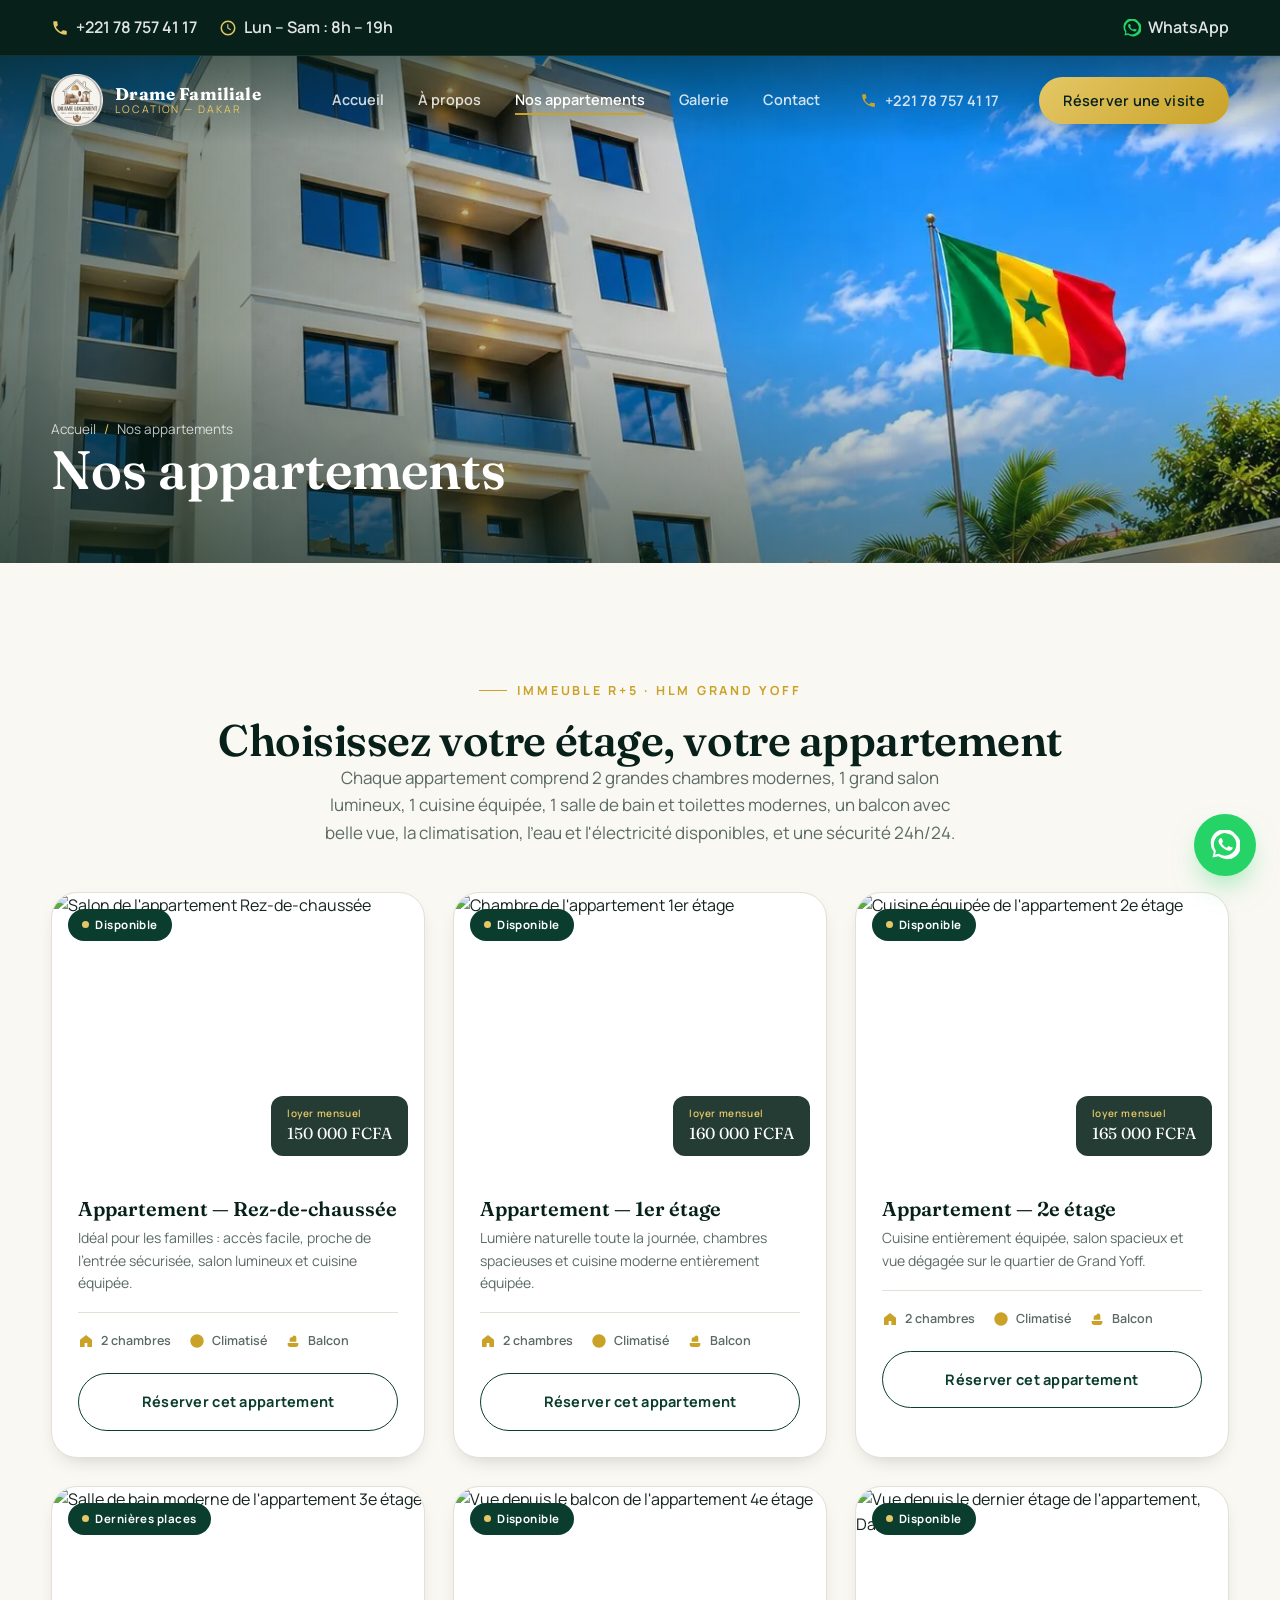
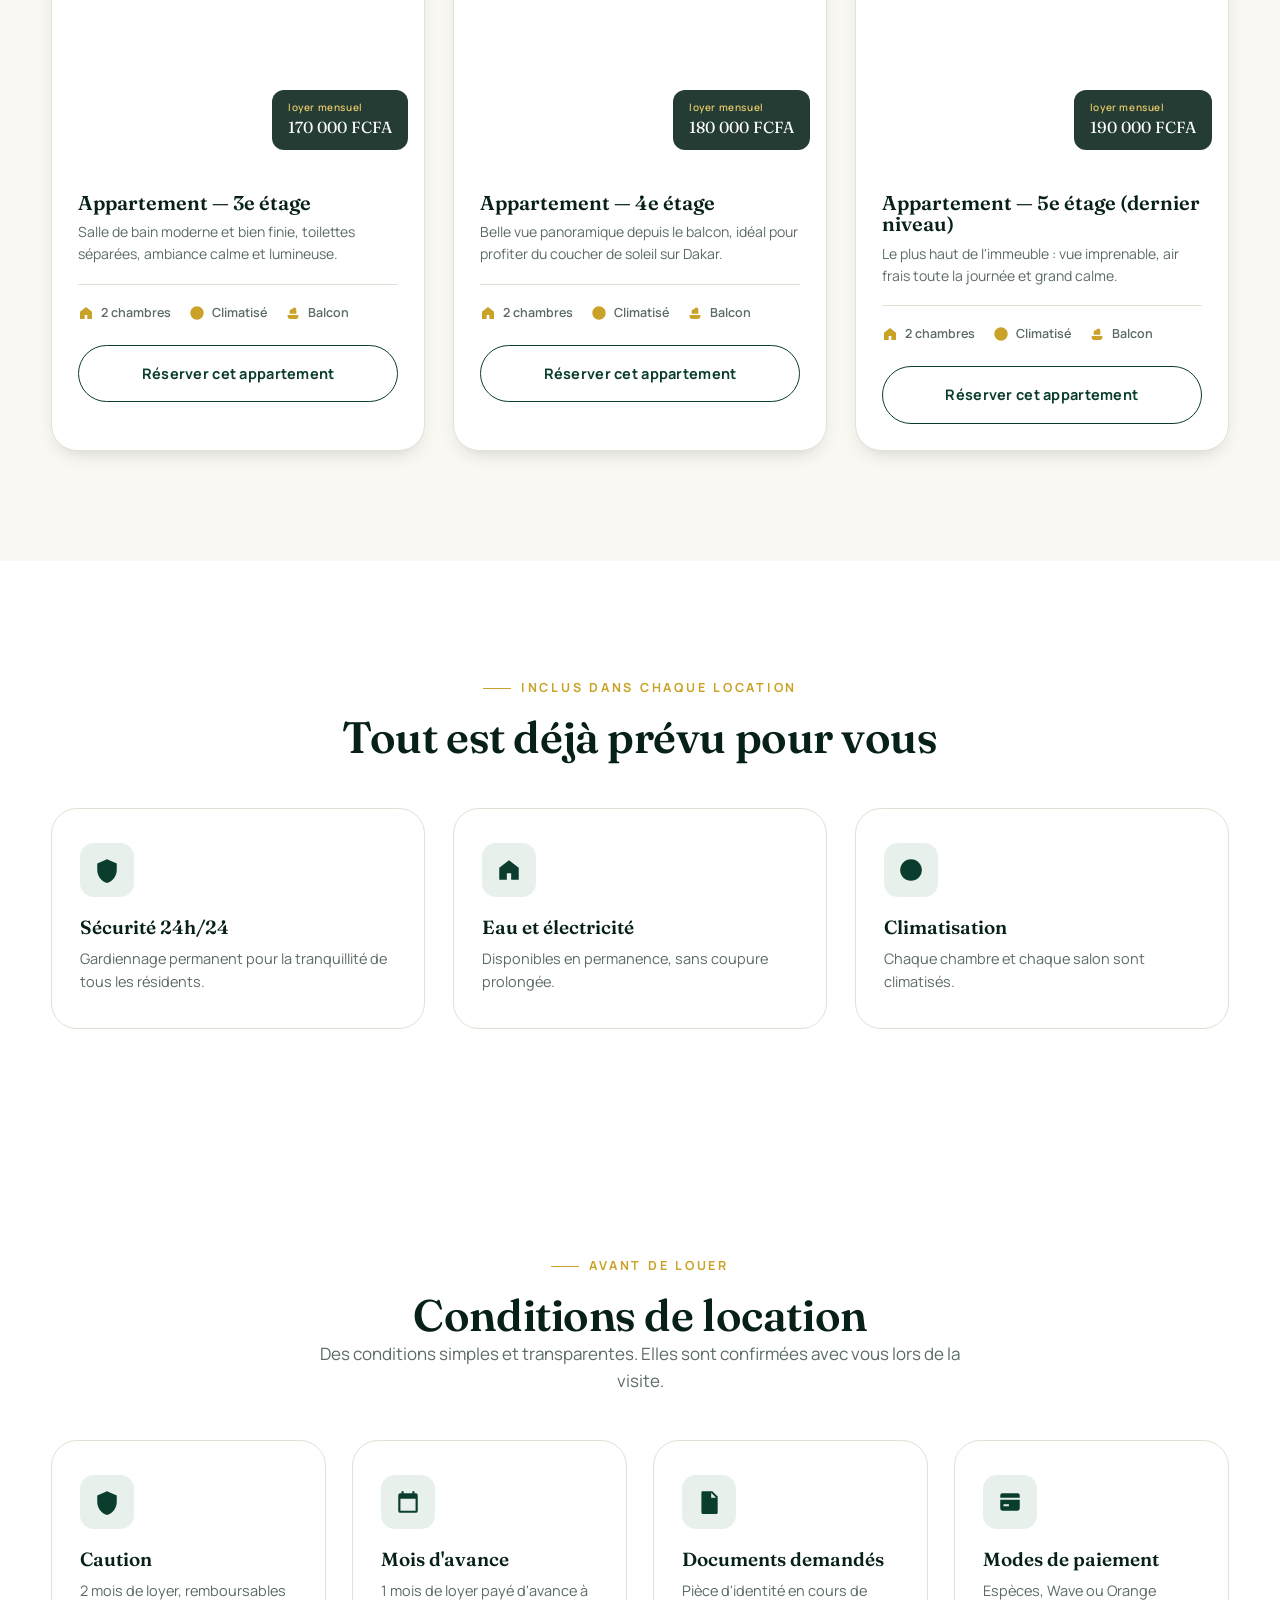
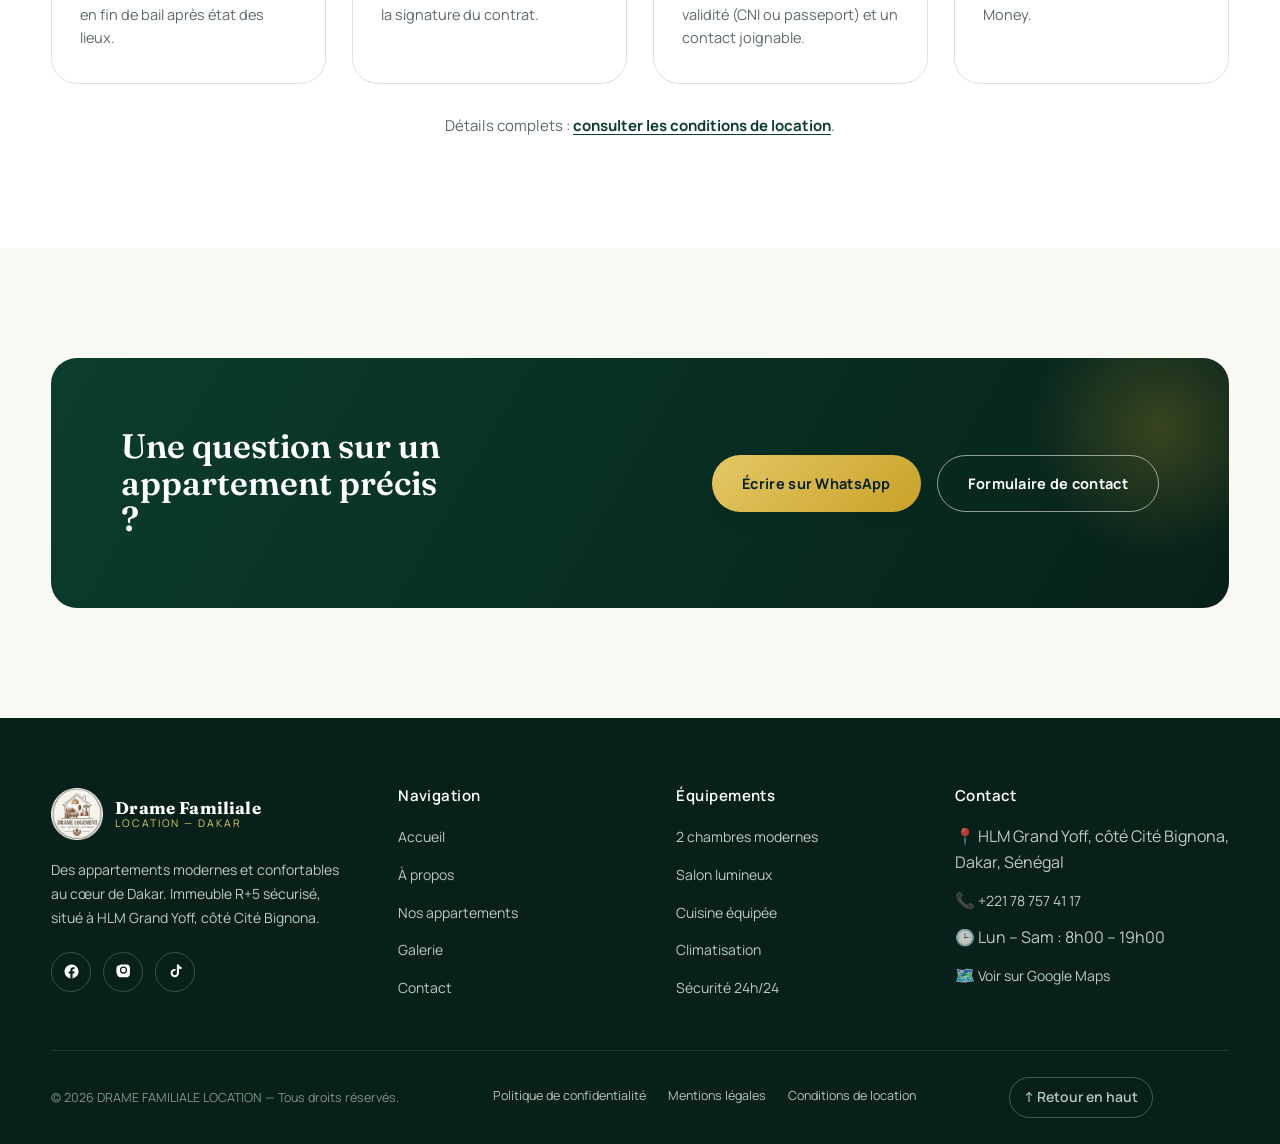
==== commit 871184fc: "Logo: remplacer par le nouveau logo (PNG, sans zoom ni rognage) Co-Authored-By: Claude Sonnet 5.5 <n" ====
--- a/appartements.html
+++ b/appartements.html
@@ -35,7 +35,7 @@
   </div>
   <div class="container entete-corps">
     <a href="index.html" class="marque">
-      <img src="logo/logo-icone.svg" class="logo-img" width="44" height="44" alt="Logo DRAME FAMILIALE LOCATION">
+      <img src="logo/logo-icone.png" class="logo-img" width="44" height="44" alt="Logo DRAME FAMILIALE LOCATION">
       <span class="texte-marque"><strong>Drame Familiale</strong><span>Location — Dakar</span></span>
     </a>
     <nav class="nav-principale">
@@ -268,7 +268,7 @@
   <div class="container pied-grille">
     <div class="pied-marque">
       <a href="index.html" class="marque">
-        <img src="logo/logo-icone.svg" class="logo-img" width="44" height="44" alt="Logo DRAME FAMILIALE LOCATION">
+        <img src="logo/logo-icone.png" class="logo-img" width="44" height="44" alt="Logo DRAME FAMILIALE LOCATION">
         <span class="texte-marque"><strong>Drame Familiale</strong><span>Location — Dakar</span></span>
       </a>
       <p>Des appartements modernes et confortables au cœur de Dakar. Immeuble R+5 sécurisé, situé à HLM Grand Yoff, côté Cité Bignona.</p>
--- a/css/style.css
+++ b/css/style.css
@@ -1,7 +1,7 @@
 /* ==========================================================================
-   DRAME FAMILIALE LOCATION — feuille de style principale
-   Palette : vert foncé / blanc / doré léger
-   ========================================================================== */
+    DRAME FAMILIALE LOCATION — feuille de style principale
+    Palette : vert foncé / blanc / doré léger
+    ========================================================================== */
 
 :root{
   --vert-950:#07211A;
@@ -111,17 +111,17 @@
   content:"";position:absolute;inset:0;
   background:linear-gradient(180deg,rgba(7,33,26,.55) 0%,rgba(7,33,26,.35) 38%,rgba(7,20,16,.92) 100%);
 }
-.hero-contenu{position:relative;z-index:1;padding-bottom:100px;width:100%}
+.hero-contenu{position:relative;z-index:1;padding-bottom:100px;width:100%;display:flex;flex-direction:column;justify-content:center;align-items:center;text-align:center;max-width:900px;margin:0 auto}
 .hero-badge{
-  display:inline-flex;align-items:center;gap:10px;padding:9px 18px;
+  display:inline-flex;align-items:center;justify-content:center;gap:10px;padding:9px 18px;
   border:1px solid rgba(255,255,255,.3);border-radius:999px;font-size:12.5px;
-  letter-spacing:.14em;text-transform:uppercase;margin-bottom:26px;color:var(--or-clair);
+  letter-spacing:.14em;text-transform:uppercase;margin:0 auto 26px;color:var(--or-clair);
   background:rgba(7,33,26,.3);
 }
-.hero h1{font-size:clamp(40px,7vw,78px);color:var(--blanc);max-width:16ch;letter-spacing:-.015em}
+.hero h1{font-size:clamp(40px,7vw,78px);color:var(--blanc);max-width:16ch;letter-spacing:-.015em;text-align:center}
 .hero h1 em{font-style:normal;color:var(--or-clair)}
-.hero p.hero-sous{margin-top:22px;font-size:clamp(16px,2vw,19px);max-width:46ch;color:rgba(255,255,255,.85)}
-.hero-actions{display:flex;flex-wrap:wrap;gap:16px;margin-top:38px}
+.hero p.hero-sous{margin-top:22px;font-size:clamp(16px,2vw,19px);max-width:46ch;color:rgba(255,255,255,.85);margin-inline:auto;text-align:center}
+.hero-actions{display:flex;flex-wrap:wrap;justify-content:center;align-items:center;gap:20px;margin-top:38px}
 .hero-stats{display:flex;gap:0;margin-top:70px;border-top:1px solid rgba(255,255,255,.2);padding-top:30px;max-width:720px}
 .hero-stats div{flex:1;padding-right:24px}
 .hero-stats b{display:block;font-family:var(--police-titre);font-size:clamp(22px,3vw,32px);color:var(--or-clair)}
@@ -367,27 +367,53 @@
 }
 
 /* ---------- Nouveau logo ---------- */
-.marque .logo-img{width:44px;height:44px;flex:none;display:block;border-radius:12px}
-@media(max-width:600px){.marque .logo-img{width:40px;height:40px}}
+.marque{display:flex;align-items:center;gap:12px;line-height:1;flex:0 0 auto}
+.marque .logo-img{
+  display:block;
+  width:52px;
+  height:52px;
+  min-width:52px;
+  min-height:52px;
+  flex:none;
+  aspect-ratio:1 / 1;
+  object-fit:contain;
+  object-position:center;
+  border-radius:0;
+  background:transparent;
+  overflow:visible;
+}
+.marque .texte-marque{display:flex;flex-direction:column;justify-content:center;line-height:1.1}
+.pied-marque .marque .logo-img{width:52px;height:52px;min-width:52px;min-height:52px}
+@media(max-width:600px){
+  .marque{gap:12px}
+  .marque .logo-img{
+    width:44px;
+    height:44px;
+    min-width:44px;
+    min-height:44px;
+    border-radius:0;
+  }
+  .pied-marque .marque .logo-img{width:44px;height:44px;min-width:44px;min-height:44px}
+}
 
 /* =====================================================================
-   AMÉLIORATIONS : barre haute, en-tête, menu mobile, pied de page, accessibilité
-   ===================================================================== */
+    AMÉLIORATIONS : barre haute, en-tête, menu mobile, pied de page, accessibilité
+    ===================================================================== */
 
 /* ---------- Accessibilité ---------- */
 .lien-evitement{position:fixed;left:12px;top:-60px;z-index:2000;background:var(--or);color:var(--vert-950);padding:10px 16px;border-radius:10px;font-weight:700;transition:top .2s}
 .lien-evitement:focus{top:12px}
 a:focus-visible,button:focus-visible,input:focus-visible,textarea:focus-visible{outline:3px solid var(--or-clair);outline-offset:3px;border-radius:6px}
-@media (prefers-reduced-motion:reduce){*,*::before,*::after{animation:none!important;transition:none!important;scroll-behavior:auto!important}.reveal{opacity:1!important;transform:none!important}}
+@media (prefers-reduced-motion:reduce){*,*::before,*::after{animation:none!important;transition:none!important;scroll-behavior:auto!important}.reveal{opacity:1!important;transform:none!important}[...]}
 
 /* ---------- Barre supérieure ---------- */
 .entete,.entete.scroll{padding:0}
-.barre-haut{background:var(--vert-950);border-bottom:1px solid rgba(255,255,255,.08);font-size:12.5px;max-height:44px;overflow:hidden;transition:max-height .3s ease,opacity .3s ease}
-.barre-haut .container{padding-block:8px;gap:16px}
-.barre-infos{display:flex;align-items:center;gap:22px}
-.barre-lien,.barre-horaires{display:inline-flex;align-items:center;gap:7px;color:rgba(255,255,255,.88);font-weight:600}
+.barre-haut{background:var(--vert-950);border-bottom:1px solid rgba(255,255,255,.08);font-size:16px;max-height:82px;overflow:hidden;transition:max-height .3s ease,opacity .3s ease}
+.barre-haut .container{display:flex;align-items:center;justify-content:space-between;padding-block:18px;gap:16px}
+.barre-infos{display:flex;align-items:center;gap:22px;flex-wrap:wrap}
+.barre-lien,.barre-horaires{display:inline-flex;align-items:center;gap:7px;color:rgba(255,255,255,.88);font-weight:600;font-size:16px;line-height:1.2}
 .barre-lien:hover{color:var(--or-clair)}
-.barre-haut svg{width:14px;height:14px;fill:var(--or-clair);flex:none}
+.barre-haut svg{width:18px;height:18px;fill:var(--or-clair);flex:none}
 .barre-wa svg{fill:#25D366}
 .entete.scroll .barre-haut{max-height:0;opacity:0;border-bottom-width:0}
 .entete-corps{padding-block:18px;transition:padding .3s ease}
@@ -412,7 +438,7 @@
 @media (max-width:860px){
   .barre-horaires{display:none}
   .barre-haut{font-size:12px}
-  .nav-principale{width:100%;box-shadow:none;align-items:center;justify-content:center;text-align:center;padding:90px 28px 40px;transform:translateY(-100%);opacity:0;visibility:hidden;background:linear-gradient(160deg,var(--vert-950),var(--vert-900))}
+  .nav-principale{width:100%;box-shadow:none;align-items:center;justify-content:center;text-align:center;padding:90px 28px 40px;transform:translateY(-100%);opacity:0;visibility:hidden;background:var(--vert-950)}
   .nav-principale.ouvert{transform:translateY(0);opacity:1;visibility:visible}
   .nav-principale ul.ouvert{align-items:center;gap:6px;margin-bottom:28px}
   .nav-principale ul.ouvert a{font-family:var(--police-titre);font-size:26px;padding:10px 0;color:var(--blanc)}
@@ -464,3 +490,400 @@
 .nav-principale a.btn-visite{color:var(--vert-950);padding:12px 24px}
 .nav-principale a.btn-wa{color:#06210f;padding:12px 24px}
 .nav-principale a.btn-contour{color:var(--blanc);padding:12px 24px}
+
+/* ============================================================
+   CORRECTIONS MOBILE COMPACTES — à conserver pour mobile
+   ============================================================ */
+@media (max-width: 860px){
+  section{padding:40px 0}
+  .entete-section{margin-bottom:28px}
+  .eyebrow{margin-bottom:12px}
+  .lead{font-size:15px}
+  h2.titre-section{font-size:clamp(24px,6vw,34px)}
+  h1,h2,h3,h4{line-height:1.12}
+  .btn{padding:13px 22px;min-height:44px}
+  .hero{min-height:85svh}
+  .hero-contenu{padding-bottom:54px}
+  .hero-badge{margin-bottom:18px}
+  .hero h1{font-size:clamp(32px,10vw,54px)}
+  .hero p.hero-sous{margin-top:16px;font-size:15px}
+  .hero-actions{gap:12px;margin-top:24px}
+  .hero-stats{
+    display:grid;grid-template-columns:repeat(2,minmax(0,1fr));
+    gap:12px 16px;max-width:560px;margin-top:36px;padding-top:22px;
+    border-top:1px solid rgba(255,255,255,.2)
+  }
+  .hero-stats div{flex:none;padding-right:0}
+  .hero-stats b{font-size:clamp(20px,5vw,28px)}
+  .hero-stats span{font-size:11px;line-height:1.45}
+
+  .fil-etages{padding:12px 0}
+  .fil-etages .container{
+    gap:10px;overflow-x:auto;scrollbar-width:thin;
+    -webkit-overflow-scrolling:touch;scroll-snap-type:x proximity
+  }
+  .etage{
+    min-width:106px;padding:10px 8px;border-right:1px solid rgba(255,255,255,.12);
+    scroll-snap-align:start
+  }
+  .etage .num{font-size:18px}
+  .etage .lbl{font-size:9.5px;letter-spacing:.08em}
+
+  .grille-3,.grille-2{gap:18px}
+  .carte-service{padding:22px 18px}
+  .carte-service h3{font-size:18px;margin-bottom:8px}
+  .carte-service p{font-size:13.5px}
+  .carte-appart .photo{aspect-ratio:16/11}
+  .carte-appart .contenu{padding:18px 16px}
+  .carte-appart h3{font-size:18px;margin-bottom:6px}
+  .carte-appart .desc{margin-bottom:12px;font-size:13.5px}
+  .apropos-bloc{gap:38px}
+  .apropos-texte p{font-size:14.5px}
+  .liste-points li{font-size:14px}
+
+  .galerie-grille{
+    grid-template-columns:repeat(3,minmax(0,1fr));
+    grid-auto-rows:110px;
+    gap:6px
+  }
+  .galerie-item{border-radius:10px}
+  .galerie-grille .g-large{
+    grid-column:span 2;
+    grid-row:span 1
+  }
+
+  .carte-avis{padding:22px 20px}
+  .cta-bandeau{
+    padding:28px 20px;
+    gap:18px;
+    border-radius:18px
+  }
+  .cta-bandeau h2{font-size:clamp(22px,5vw,30px)}
+  .pied{padding-top:46px}
+  .pied-grille{
+    grid-template-columns:1fr 1fr;
+    gap:24px 26px;
+    padding-bottom:28px
+  }
+  .pied h4{margin-bottom:12px}
+  .pied-marque p{font-size:13px}
+  .pied ul{gap:8px}
+  .pied a,.pied li{font-size:13px}
+  .reseaux{margin-top:16px}
+  .bas-pied{padding:18px 0;font-size:11.5px}
+}
+
+@media (max-width: 620px){
+  section{padding:36px 0}
+  .hero{min-height:84svh}
+  .hero-contenu{padding-bottom:42px}
+  .hero-badge{
+    margin-bottom:16px;padding:8px 14px;font-size:11px;letter-spacing:.08em
+  }
+  .hero h1{font-size:clamp(30px,11vw,44px)}
+  .hero p.hero-sous{font-size:14px}
+  .hero-actions{
+    width:100%;
+    flex-direction:column;
+    align-items:stretch;
+    gap:10px;
+    margin-top:22px
+  }
+  .hero-actions .btn{width:min(100%,260px);margin-inline:auto}
+  .hero-stats{
+    grid-template-columns:repeat(2,minmax(0,1fr));
+    gap:10px
+  }
+  .hero-stats div{padding:0}
+  .hero-stats span{letter-spacing:.02em}
+
+  .fil-etages{padding:8px 0}
+  .fil-etages .container{gap:8px}
+  .etage{min-width:94px;padding:9px 6px}
+  .etage .lbl{letter-spacing:.06em}
+
+  .grille-3,.grille-2{grid-template-columns:1fr;gap:16px}
+  .carte-service{padding:20px 16px}
+  .carte-appart .photo{aspect-ratio:4/3}
+  .carte-appart .contenu{padding:16px}
+  .carte-avis{padding:18px 16px}
+
+  .galerie-grille{
+    grid-template-columns:repeat(2,minmax(0,1fr));
+    grid-auto-rows:118px;
+    gap:6px
+  }
+  .galerie-item{border-radius:10px}
+  .galerie-grille .g-large{
+    grid-column:span 1;
+    grid-row:auto
+  }
+
+  .cta-bandeau{
+    padding:24px 18px;
+    text-align:center;
+    flex-direction:column
+  }
+  .cta-bandeau .actions{
+    width:100%;
+    flex-direction:column
+  }
+  .cta-bandeau .actions .btn{width:100%}
+
+  .pied{padding-top:36px}
+  .pied-grille{grid-template-columns:1fr;gap:22px;padding-bottom:20px}
+  .pied-marque p{font-size:12.5px}
+  .bas-pied{
+    flex-direction:column;
+    text-align:center;
+    gap:10px
+  }
+  .liens-legaux{justify-content:center}
+  .retour-haut-pied{
+    width:100%;
+    justify-content:center;
+    min-height:44px
+  }
+  .reseaux a{width:36px;height:36px}
+  .carte-flottante{padding:16px 18px}
+  .carte-flottante .chiffre{font-size:24px}
+  .liste-points li{align-items:flex-start}
+
+  .btn{min-height:44px}
+  .btn-or,.btn-contour,.btn-vert,.btn-ligne{padding-block:12px}
+  .whatsapp-flottant{right:18px;bottom:18px}
+}
+
+/* --------------------------------------------
+   COMPACTAGE MOBILE PLUS AGRESSIF
+   Ajouter à la fin de css/style.css
+   -------------------------------------------- */
+
+@media (max-width: 860px){
+  body{overflow-x:hidden}
+  section{padding:26px 0 !important}
+  .entete{padding:0 !important}
+  .barre-haut{display:none !important}
+  .entete-corps{padding-block:12px !important}
+  .hero{min-height:72svh !important}
+  .hero-contenu{
+    padding-top:92px !important;
+    padding-bottom:28px !important;
+  }
+  .hero-badge{
+    margin-bottom:12px !important;
+    padding:7px 12px !important;
+    font-size:10.5px !important;
+    letter-spacing:.1em !important;
+  }
+  .hero h1{
+    font-size:clamp(30px,8vw,48px) !important;
+    max-width:12ch !important;
+  }
+  .hero p.hero-sous{
+    margin-top:14px !important;
+    font-size:14.5px !important;
+    line-height:1.5 !important;
+  }
+  .hero-actions{
+    gap:10px !important;
+    margin-top:18px !important;
+  }
+  .hero-stats{
+    display:grid !important;
+    grid-template-columns:repeat(2,minmax(0,1fr)) !important;
+    gap:10px !important;
+    margin-top:22px !important;
+    padding-top:18px !important;
+    max-width:100% !important;
+  }
+  .hero-stats div{padding-right:0 !important}
+  .hero-stats b{font-size:clamp(20px,5vw,28px) !important}
+  .hero-stats span{
+    font-size:10.5px !important;
+    line-height:1.35 !important;
+  }
+
+  .fil-etages{padding:8px 0 !important}
+  .fil-etages .container{
+    gap:8px !important;
+    overflow-x:auto !important;
+    -webkit-overflow-scrolling:touch !important;
+  }
+  .etage{
+    min-width:88px !important;
+    padding:10px 6px !important;
+  }
+  .etage .num{font-size:18px !important}
+  .etage .lbl{
+    font-size:9px !important;
+    letter-spacing:.06em !important;
+  }
+
+  .grille-3,.grille-2,.grille-contact{gap:14px !important}
+  .carte-service{padding:18px 16px !important}
+  .carte-service h3{
+    font-size:18px !important;
+    margin-bottom:8px !important;
+  }
+  .carte-service p{font-size:13.5px !important}
+  .carte-appart .contenu{padding:16px !important}
+  .carte-appart h3{
+    font-size:18px !important;
+    margin-bottom:6px !important;
+  }
+  .carte-appart .desc{
+    font-size:13px !important;
+    margin-bottom:12px !important;
+  }
+
+  .galerie-grille{
+    grid-template-columns:repeat(3,minmax(0,1fr)) !important;
+    grid-auto-rows:110px !important;
+    gap:6px !important;
+  }
+  .galerie-grille .g-large{
+    grid-column:span 2 !important;
+    grid-row:span 1 !important;
+  }
+
+  .cta-bandeau{
+    padding:22px 18px !important;
+    gap:16px !important;
+    border-radius:18px !important;
+  }
+  .cta-bandeau h2{
+    font-size:clamp(22px,5vw,30px) !important;
+    max-width:11ch !important;
+  }
+  .cta-bandeau .actions{gap:10px !important}
+
+  .pied{padding-top:32px !important}
+  .pied-grille{
+    grid-template-columns:1fr 1fr !important;
+    gap:20px 18px !important;
+    padding-bottom:20px !important;
+  }
+  .pied h4{margin-bottom:10px !important}
+  .pied a,.pied li{font-size:13px !important}
+  .pied-marque p{font-size:13px !important}
+  .reseaux{margin-top:14px !important}
+  .bas-pied{
+    padding:16px 0 !important;
+    font-size:11.5px !important;
+  }
+
+  .apropos-bloc{gap:30px !important}
+  .apropos-texte p{font-size:14.5px !important}
+  .liste-points li{font-size:14px !important}
+  .carte-avis{padding:18px 16px !important}
+}
+
+@media (max-width: 620px){
+  section{padding:22px 0 !important}
+  .hero{min-height:68svh !important}
+  .hero-contenu{
+    padding-top:84px !important;
+    padding-bottom:22px !important;
+  }
+  .hero-badge{
+    margin-bottom:10px !important;
+    padding:7px 10px !important;
+    font-size:9.5px !important;
+    letter-spacing:.08em !important;
+  }
+  .hero h1{font-size:clamp(28px,9vw,42px) !important}
+  .hero p.hero-sous{
+    font-size:13.5px !important;
+    line-height:1.5 !important;
+  }
+  .hero-actions{
+    width:100% !important;
+    flex-direction:column !important;
+    align-items:stretch !important;
+    gap:9px !important;
+    margin-top:18px !important;
+  }
+  .hero-actions .btn{
+    width:100% !important;
+    margin-inline:auto !important;
+  }
+
+  .grille-3,.grille-2{
+    grid-template-columns:1fr !important;
+    gap:12px !important;
+  }
+  .carte-service,.carte-avis,.carte-formulaire{padding:16px 14px !important}
+  .carte-appart .photo{aspect-ratio:4/3 !important}
+  .carte-appart .contenu{padding:14px !important}
+  .carte-appart h3{font-size:17px !important}
+  .carte-appart .desc{font-size:13px !important}
+
+  .galerie-grille{
+    grid-template-columns:repeat(2,minmax(0,1fr)) !important;
+    grid-auto-rows:110px !important;
+    gap:6px !important;
+  }
+  .galerie-grille .g-large{
+    grid-column:span 1 !important;
+    grid-row:auto !important;
+  }
+
+  .cta-bandeau{
+    padding:20px 16px !important;
+    flex-direction:column !important;
+    text-align:center !important;
+  }
+  .cta-bandeau .actions{
+    width:100% !important;
+    flex-direction:column !important;
+  }
+  .cta-bandeau .actions .btn{width:100% !important}
+
+  .pied-grille{
+    grid-template-columns:1fr !important;
+    gap:16px !important;
+    padding-bottom:18px !important;
+  }
+  .bas-pied{
+    flex-direction:column !important;
+    text-align:center !important;
+    gap:8px !important;
+    font-size:11px !important;
+  }
+  .liens-legaux{
+    justify-content:center !important;
+    gap:8px 12px !important;
+  }
+  .retour-haut-pied{
+    width:100% !important;
+    justify-content:center !important;
+    min-height:44px !important;
+  }
+}
+
+@media (max-width: 430px){
+  .hero{min-height:64svh !important}
+  .hero h1{font-size:clamp(26px,8.8vw,36px) !important}
+  .hero p.hero-sous{font-size:12.8px !important}
+  .hero-stats{gap:8px !important}
+  .hero-stats b{font-size:18px !important}
+  .hero-stats span{font-size:10px !important}
+  .fil-etages .container{gap:6px !important}
+  .etage{min-width:82px !important}
+  .galerie-grille{grid-auto-rows:96px !important}
+  .btn{min-height:44px !important;padding:12px 18px !important}
+}
+
+@media (max-width: 390px){
+  .hero{min-height:60svh !important}
+  .hero h1{font-size:clamp(24px,8vw,32px) !important}
+  .hero-badge{
+    font-size:9px !important;
+    letter-spacing:.06em !important;
+  }
+  .hero-actions .btn{font-size:13px !important}
+  .pied-grille{gap:14px !important}
+  .galerie-grille{grid-auto-rows:88px !important}
+  .cta-bandeau h2{font-size:20px !important}
+}
